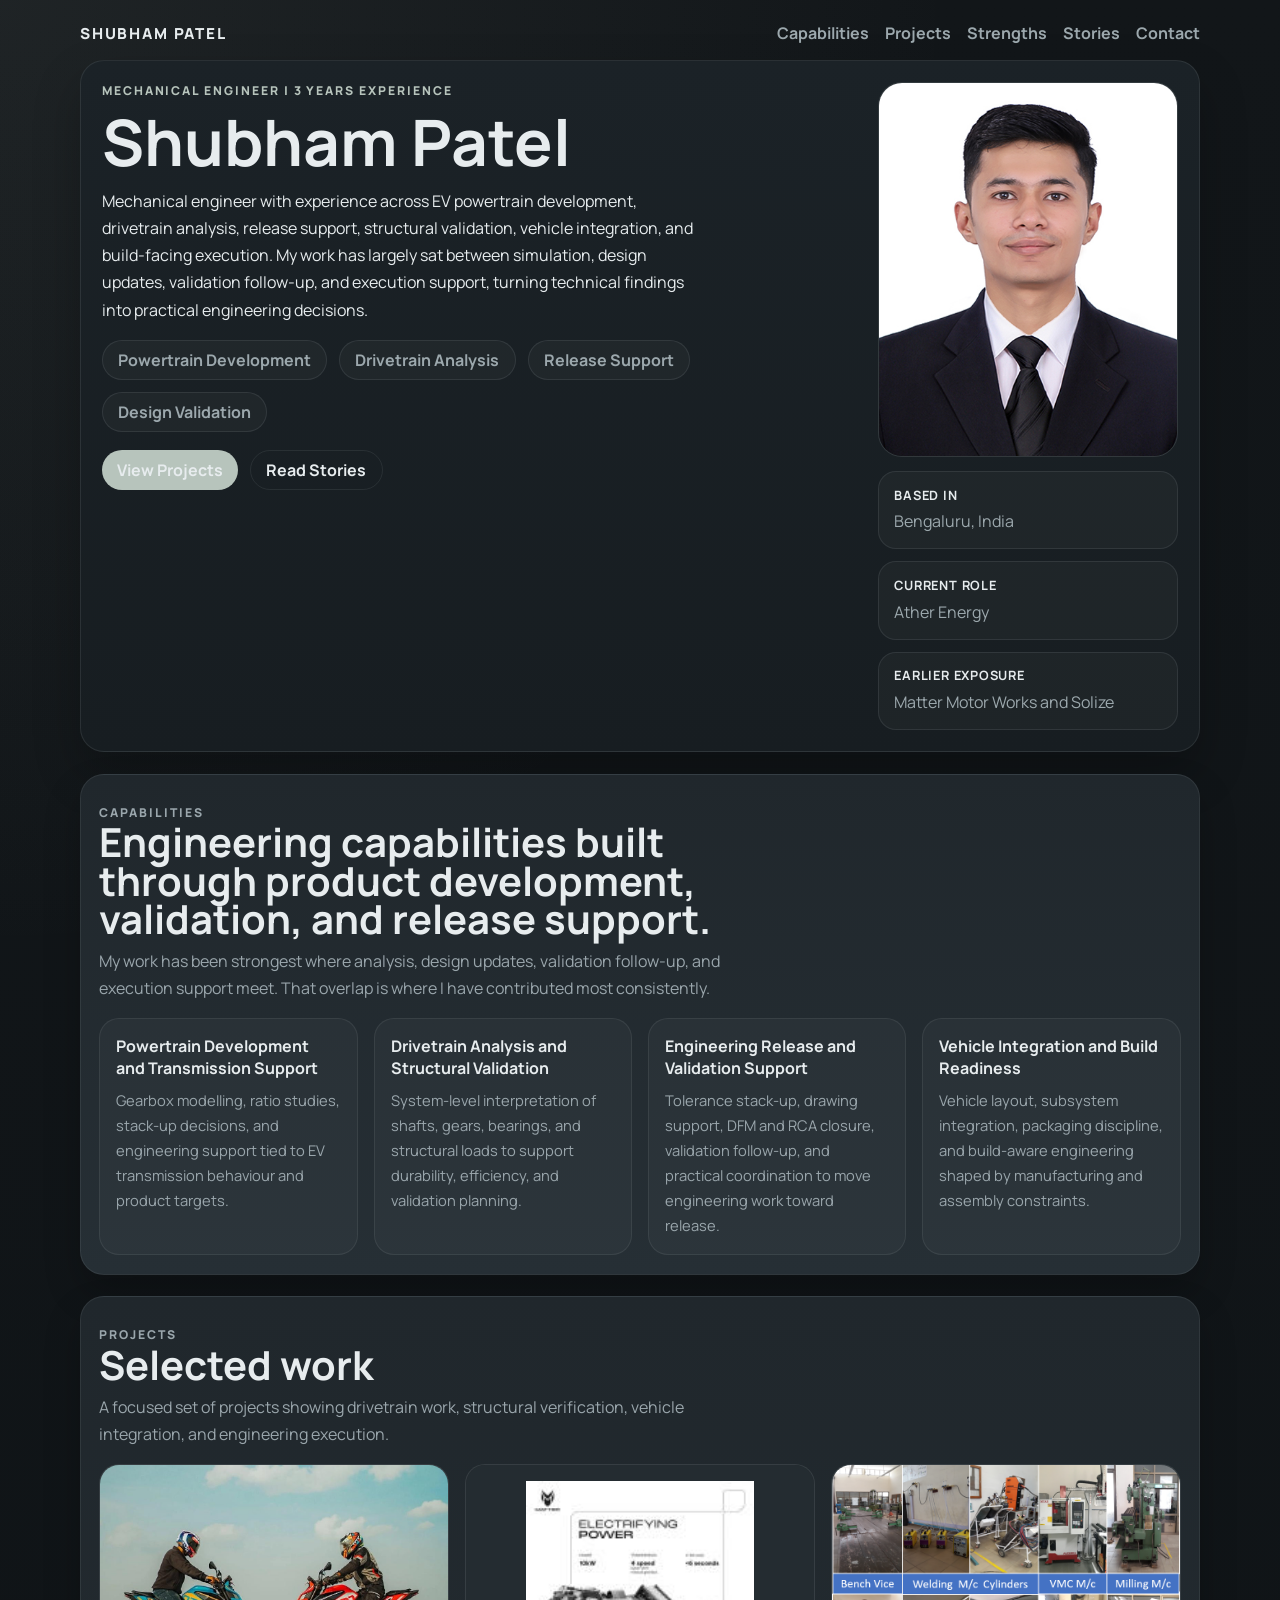
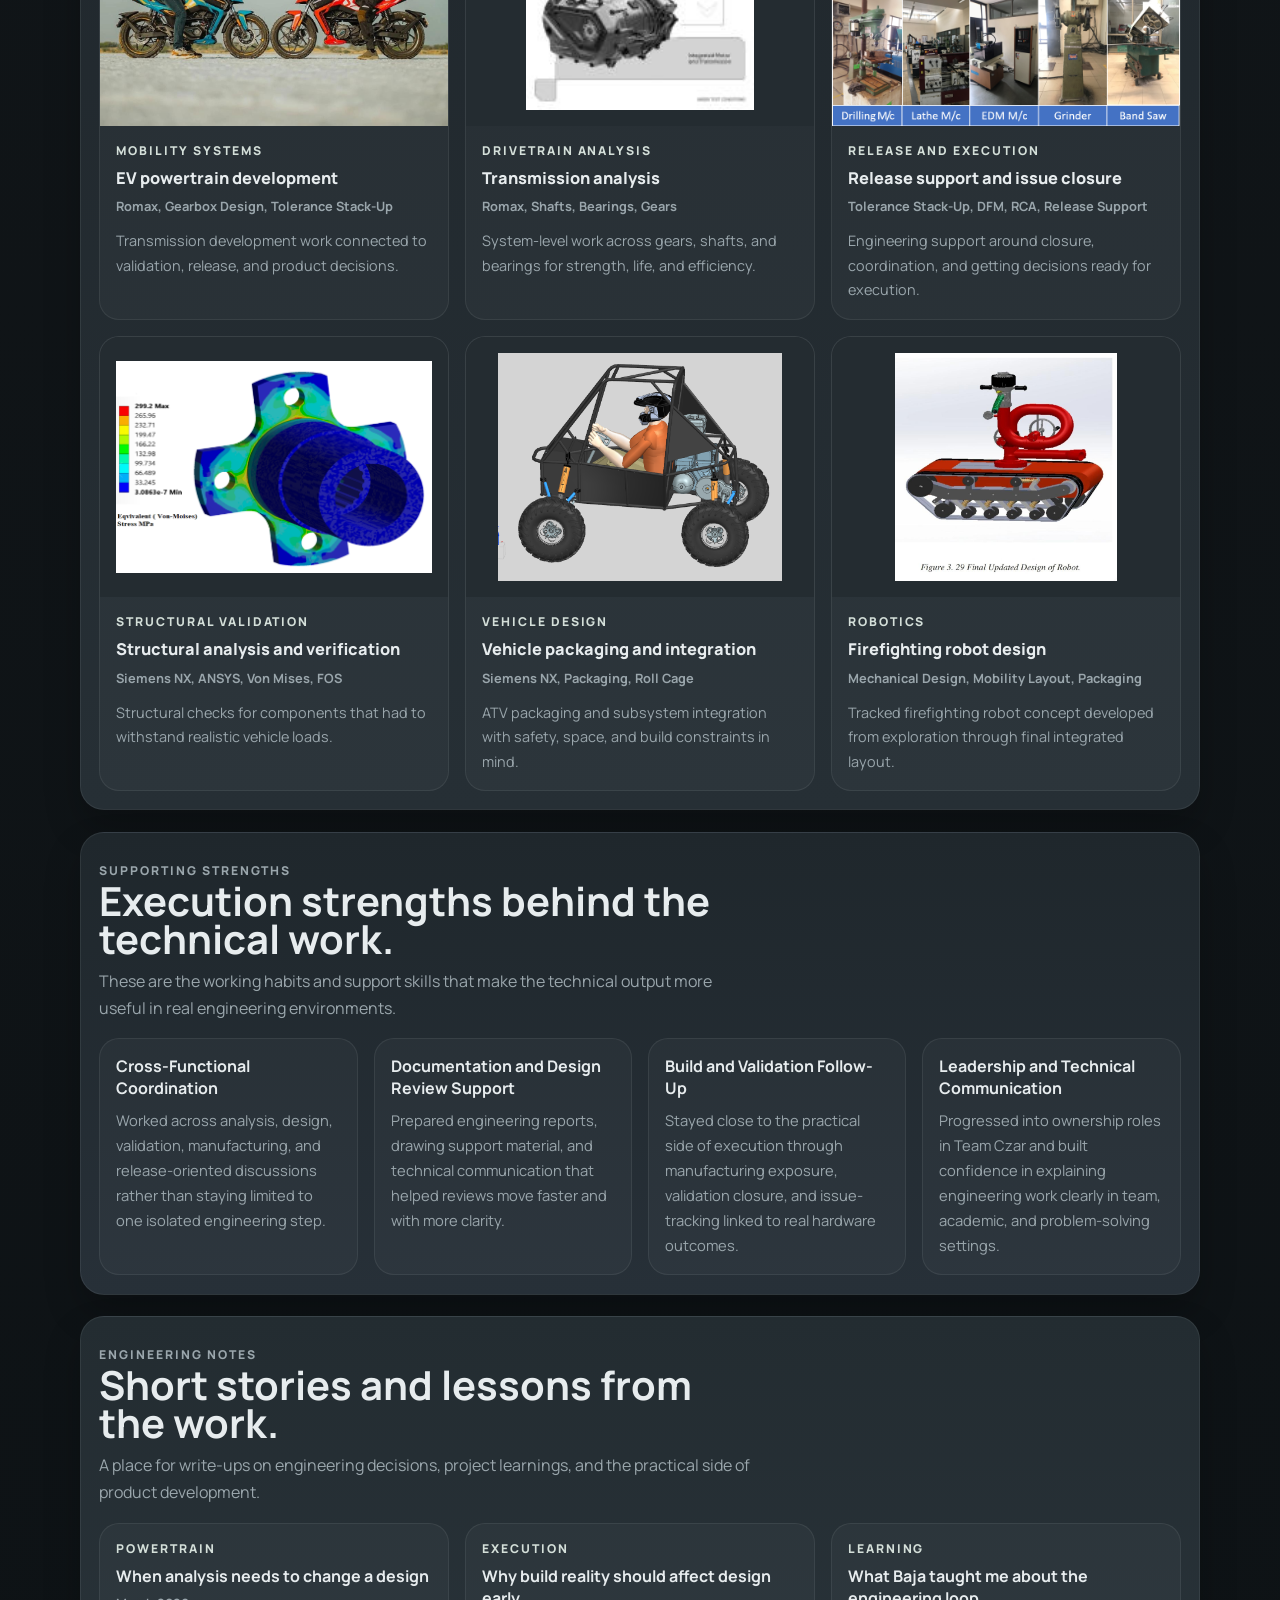
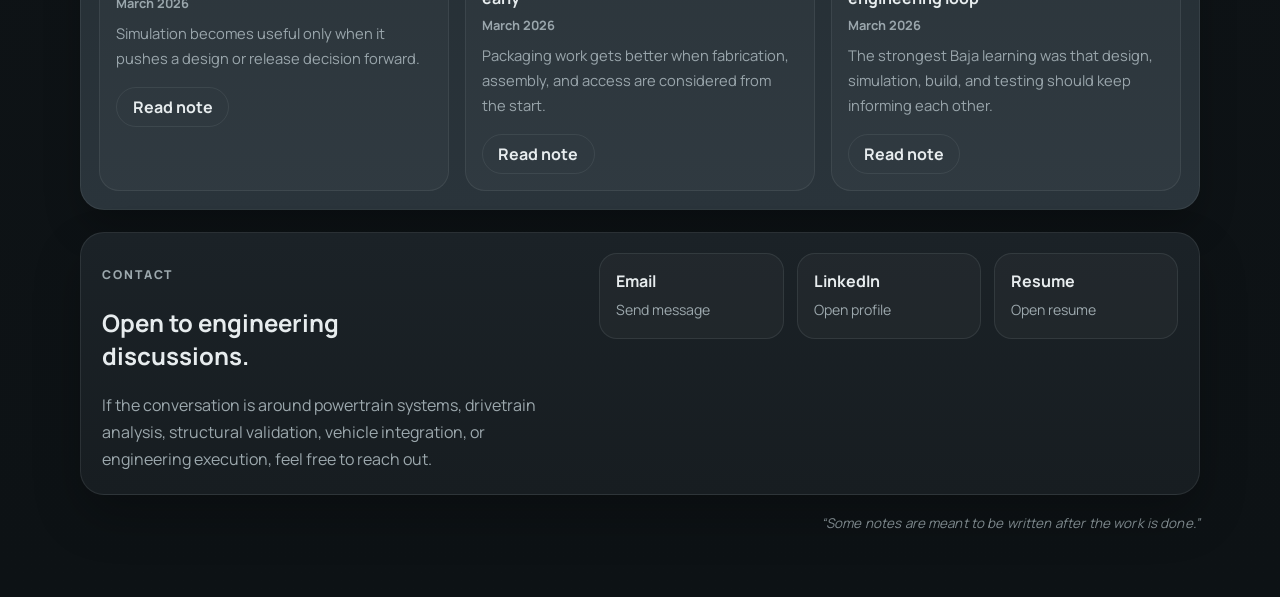
==== index.html @ 41945e0c "Refine dark theme and admin entry" ====
﻿<!DOCTYPE html>
<html lang="en">
<head>
  <meta charset="UTF-8">
  <meta name="viewport" content="width=device-width, initial-scale=1.0">
  <title>Shubham Patel | Engineering Portfolio</title>
  <meta name="description" content="Mechanical engineering portfolio of Shubham Patel focused on EV powertrain development, drivetrain analysis, engineering release support, design validation, vehicle integration, and build support.">
  <link rel="preconnect" href="https://fonts.googleapis.com">
  <link rel="preconnect" href="https://fonts.gstatic.com" crossorigin>
  <link href="https://fonts.googleapis.com/css2?family=Manrope:wght@400;500;700;800&display=swap" rel="stylesheet">
  <link rel="stylesheet" href="styles.css?v=20260331b">
</head>
<body>
  <div class="page-shell">
    <header class="site-header">
      <a class="brand" href="#top">Shubham Patel</a>
      <nav class="nav-links" aria-label="Primary">
        <a href="#capabilities">Capabilities</a>
        <a href="#projects">Projects</a>
        <a href="#additional">Strengths</a>
        <a href="#stories">Stories</a>
        <a href="#contact">Contact</a>
      </nav>
    </header>

    <main id="top">
      <section class="hero-shell">
        <div class="hero-copy">
          <p class="eyebrow" id="hero-role">Mechanical Engineer</p>
          <h1 id="hero-name">Shubham Patel</h1>
          <p class="hero-summary" id="hero-summary"></p>
          <div class="hero-tags" id="hero-tags"></div>
          <div class="hero-actions">
            <a class="primary-link" href="#projects">View Projects</a>
            <a class="secondary-link" href="#stories">Read Stories</a>
          </div>
        </div>
        <aside class="hero-side">
          <div class="hero-photo">
            <img id="hero-portrait" alt="Portrait of Shubham Patel">
          </div>
          <div class="hero-facts" id="hero-facts"></div>
        </aside>
      </section>

      <section class="section-shell" id="capabilities">
        <div class="section-heading">
          <p class="section-kicker">Capabilities</p>
          <h2>Engineering capabilities built through product development, validation, and release support.</h2>
          <p>My work has been strongest where analysis, design updates, validation follow-up, and execution support meet. That overlap is where I have contributed most consistently.</p>
        </div>
        <div class="strength-grid" id="strength-grid"></div>
      </section>

      <section class="section-shell" id="projects">
        <div class="section-heading">
          <p class="section-kicker">Projects</p>
          <h2>Selected work</h2>
          <p>A focused set of projects showing drivetrain work, structural verification, vehicle integration, and engineering execution.</p>
        </div>
        <div class="project-grid" id="project-grid"></div>
      </section>

      <section class="section-shell muted-shell" id="additional">
        <div class="section-heading">
          <p class="section-kicker">Supporting Strengths</p>
          <h2>Execution strengths behind the technical work.</h2>
          <p>These are the working habits and support skills that make the technical output more useful in real engineering environments.</p>
        </div>
        <div class="support-grid" id="support-grid"></div>
      </section>

      <section class="section-shell stories-shell" id="stories">
        <div class="section-heading">
          <p class="section-kicker">Engineering Notes</p>
          <h2>Short stories and lessons from the work.</h2>
          <p>A place for write-ups on engineering decisions, project learnings, and the practical side of product development.</p>
        </div>
        <div class="story-grid" id="story-grid"></div>
      </section>

      <section class="contact-shell" id="contact">
        <div class="contact-copy">
          <p class="section-kicker">Contact</p>
          <h2>Open to engineering discussions.</h2>
          <p id="contact-note"></p>
        </div>
        <div class="contact-list" id="contact-list"></div>
      </section>

      <p class="quiet-admin">
        <a class="quiet-admin-link" href="./admin/index.html" aria-label="Admin login">“Some notes are meant to be written after the work is done.”</a>
      </p>
    </main>
  </div>

  <div class="modal" id="detail-modal" hidden>
    <div class="modal-backdrop" data-close="true"></div>
    <div class="modal-panel" role="dialog" aria-modal="true" aria-labelledby="modal-title">
      <button class="modal-close" type="button" id="modal-close" aria-label="Close">Close</button>
      <div class="modal-layout">
        <div class="modal-image-wrap" id="modal-image-wrap">
          <img id="modal-image" alt="Project visual">
        </div>
        <div class="modal-copy">
          <p class="modal-kicker" id="modal-kicker"></p>
          <h3 id="modal-title"></h3>
          <p class="modal-tools" id="modal-tools"></p>
          <p class="modal-summary" id="modal-summary"></p>
          <ul class="modal-points" id="modal-points"></ul>
          <div class="modal-links" id="modal-links"></div>
        </div>
      </div>
    </div>
  </div>

  <div class="modal" id="story-modal" hidden>
    <div class="modal-backdrop" data-story-close="true"></div>
    <div class="modal-panel story-modal-panel" role="dialog" aria-modal="true" aria-labelledby="story-modal-title">
      <button class="modal-close" type="button" id="story-modal-close" aria-label="Close">Close</button>
      <div class="story-modal-copy">
        <p class="modal-kicker" id="story-modal-kicker"></p>
        <h3 id="story-modal-title"></h3>
        <p class="story-modal-meta" id="story-modal-meta"></p>
        <p class="modal-summary" id="story-modal-summary"></p>
        <ul class="modal-points" id="story-modal-takeaways"></ul>
        <div class="story-modal-content" id="story-modal-content"></div>
      </div>
    </div>
  </div>

  <script src="script.js?v=20260331b"></script>
</body>
</html>
---- styles.css ----
﻿:root {
  --bg: #121619;
  --bg-soft: #171d21;
  --panel: #1b2227;
  --panel-soft: #202930;
  --ink: #e7ecee;
  --muted: #9ca8ad;
  --line: rgba(231, 236, 238, 0.09);
  --surface: #20272c;
  --surface-soft: #262f35;
  --ink-dark: #e7ecee;
  --muted-dark: #9aa6ac;
  --line-dark: rgba(231, 236, 238, 0.08);
  --accent: #b7c4bc;
  --accent-dark: #d4dfd9;
  --shadow: 0 22px 48px rgba(0, 0, 0, 0.24);
}

* { box-sizing: border-box; }
html { scroll-behavior: smooth; }
body {
  margin: 0;
  min-height: 100vh;
  color: var(--ink);
  font-family: "Manrope", sans-serif;
  background:
    radial-gradient(circle at top left, rgba(183, 196, 188, 0.08), transparent 24%),
    linear-gradient(180deg, var(--bg) 0%, #0d1215 100%);
}
img { display: block; width: 100%; max-width: 100%; }
a { color: inherit; text-decoration: none; }
button { font: inherit; }

.page-shell {
  width: min(1120px, calc(100% - 2rem));
  margin: 0 auto;
  padding: 1rem 0 4rem;
}

.site-header {
  display: flex;
  align-items: center;
  justify-content: space-between;
  gap: 1rem;
  padding: 0.4rem 0 1rem;
}

.brand {
  font-size: 0.95rem;
  font-weight: 800;
  letter-spacing: 0.12em;
  text-transform: uppercase;
}

.nav-links {
  display: flex;
  flex-wrap: wrap;
  gap: 1rem;
}

.nav-links a {
  color: var(--muted);
  font-weight: 700;
}

.hero-shell,
.contact-shell {
  display: grid;
  gap: 1.5rem;
  padding: 1.3rem;
  border: 1px solid var(--line);
  border-radius: 24px;
  background: linear-gradient(180deg, var(--panel) 0%, var(--bg-soft) 100%);
  box-shadow: var(--shadow);
}

.hero-shell {
  grid-template-columns: minmax(0, 1fr) 300px;
}

.contact-shell {
  grid-template-columns: minmax(280px, 0.9fr) minmax(0, 1.1fr);
  align-items: start;
}

.hero-copy,
.hero-side,
.contact-copy {
  min-width: 0;
}

.hero-side {
  display: grid;
  gap: 0.9rem;
  align-content: start;
}

.hero-photo {
  overflow: hidden;
  border-radius: 24px;
  border: 1px solid var(--line);
  background: rgba(255, 255, 255, 0.03);
}

.hero-photo img {
  aspect-ratio: 4 / 5;
  object-fit: cover;
  object-position: center top;
}

.hero-facts {
  display: grid;
  gap: 0.75rem;
}

.fact-card {
  padding: 0.85rem 0.95rem;
  border: 1px solid var(--line);
  border-radius: 18px;
  background: rgba(255, 255, 255, 0.03);
}

.fact-card strong {
  display: block;
  font-size: 0.8rem;
  letter-spacing: 0.06em;
  text-transform: uppercase;
}

.fact-card span {
  display: block;
  margin-top: 0.35rem;
  color: var(--muted);
  line-height: 1.6;
}

.eyebrow,
.section-kicker,
.modal-kicker,
.project-category {
  margin: 0 0 0.75rem;
  font-size: 0.76rem;
  font-weight: 800;
  letter-spacing: 0.16em;
  text-transform: uppercase;
}

.eyebrow,
.section-kicker,
.modal-kicker {
  color: var(--accent);
}

.hero-copy h1,
.section-heading h2,
.modal-copy h3,
.story-modal-copy h3 {
  margin: 0;
  line-height: 0.96;
}

.hero-copy h1 {
  font-size: clamp(3rem, 5vw, 4.2rem);
}

.section-heading h2,
.modal-copy h3,
.story-modal-copy h3 {
  font-size: clamp(1.85rem, 3.2vw, 2.5rem);
}

.hero-summary,
.section-heading p,
.strength-card p,
.project-tools,
.project-excerpt,
.support-card p,
.contact-copy p,
.contact-link span,
.modal-tools,
.modal-summary,
.modal-points li,
.story-excerpt,
.story-modal-content p,
.story-modal-meta {
  line-height: 1.7;
}

.hero-summary {
  max-width: 60ch;
  margin: 0.95rem 0 0;
}

.hero-tags,
.hero-actions,
.modal-links {
  display: flex;
  flex-wrap: wrap;
  gap: 0.75rem;
}

.hero-tags { margin-top: 1rem; }
.hero-actions { margin-top: 1.15rem; }

.hero-tag,
.primary-link,
.secondary-link,
.modal-link,
.story-action {
  display: inline-flex;
  align-items: center;
  justify-content: center;
  min-height: 40px;
  padding: 0 0.95rem;
  border-radius: 999px;
  font-weight: 700;
}

.hero-tag {
  border: 1px solid var(--line);
  background: rgba(255, 255, 255, 0.03);
  color: var(--muted);
}

.primary-link {
  background: var(--accent);
  color: var(--ink-dark);
}

.secondary-link,
.modal-link,
.story-action {
  border: 1px solid var(--line-dark);
  background: transparent;
}

.section-shell,
.contact-shell {
  margin-top: 1.35rem;
}

.section-shell {
  padding: 1.15rem;
  border: 1px solid var(--line-dark);
  border-radius: 24px;
  background: linear-gradient(180deg, var(--surface) 0%, var(--surface-soft) 100%);
  color: var(--ink-dark);
  box-shadow: 0 18px 36px rgba(0, 0, 0, 0.22);
}

.muted-shell {
  background: linear-gradient(180deg, #1f272c 0%, #273038 100%);
}

.stories-shell {
  background: linear-gradient(180deg, #232c31 0%, #2a343b 100%);
}

.section-heading {
  max-width: 66ch;
}

.section-heading p {
  margin: 0.6rem 0 0;
  color: var(--muted-dark);
}

.strength-grid,
.project-grid,
.support-grid,
.story-grid {
  display: grid;
  gap: 1rem;
  margin-top: 1rem;
}

.strength-grid,
.support-grid {
  grid-template-columns: repeat(4, minmax(0, 1fr));
}

.project-grid,
.story-grid {
  grid-template-columns: repeat(3, minmax(0, 1fr));
}

.strength-card,
.project-card,
.support-card,
.story-card {
  border: 1px solid var(--line-dark);
  border-radius: 20px;
  background: rgba(255, 255, 255, 0.03);
}

.strength-card,
.support-card,
.story-card {
  padding: 1rem;
}

.strength-card h3,
.support-card h3,
.story-card h3 {
  margin: 0;
  font-size: 1rem;
}

.strength-card p,
.support-card p,
.story-excerpt {
  margin: 0.55rem 0 0;
  color: var(--muted-dark);
  font-size: 0.92rem;
}

.project-card,
.story-card {
  overflow: hidden;
  cursor: pointer;
  transition: transform 180ms ease, box-shadow 180ms ease, border-color 180ms ease;
}

.project-card:hover,
.project-card:focus-visible,
.story-card:hover,
.story-card:focus-visible {
  transform: translateY(-4px);
  border-color: rgba(183, 196, 188, 0.18);
  box-shadow: 0 18px 32px rgba(0, 0, 0, 0.2);
  outline: none;
}

.project-media {
  aspect-ratio: 4 / 3;
  overflow: hidden;
  background: #20282d;
}

.project-media img,
.modal-image-wrap img {
  width: 100%;
  height: 100%;
  object-fit: cover;
}

.project-media[data-fit="contain"] img,
.modal-image-wrap[data-fit="contain"] img {
  object-fit: contain;
  padding: 1rem;
  background: rgba(255, 255, 255, 0.02);
}

.project-body { padding: 1rem; }

.project-category {
  margin-bottom: 0.5rem;
  color: var(--accent-dark);
}

.project-title {
  margin: 0;
  font-size: 1.02rem;
  font-weight: 800;
}

.project-tools,
.story-meta {
  margin: 0.45rem 0 0;
  color: var(--muted-dark);
  font-size: 0.8rem;
  font-weight: 700;
}

.project-excerpt {
  margin: 0.7rem 0 0;
  color: var(--muted-dark);
  font-size: 0.9rem;
}

.story-card {
  display: flex;
  flex-direction: column;
  align-items: flex-start;
}

.story-action {
  margin-top: 1rem;
  color: var(--ink-dark);
}

.contact-copy h2 {
  max-width: 16ch;
}

.contact-copy p {
  max-width: 44ch;
  margin: 0.75rem 0 0;
  color: var(--muted);
}

.contact-list {
  display: grid;
  grid-template-columns: repeat(3, minmax(0, 1fr));
  gap: 0.8rem;
  align-content: start;
}

.contact-link {
  display: flex;
  flex-direction: column;
  justify-content: center;
  gap: 0.35rem;
  min-height: 72px;
  padding: 1rem;
  border: 1px solid var(--line);
  border-radius: 18px;
  background: rgba(255, 255, 255, 0.03);
}

.contact-link span {
  color: var(--muted);
  font-size: 0.88rem;
  text-align: left;
}

.modal[hidden] { display: none; }
.modal {
  position: fixed;
  inset: 0;
  z-index: 1000;
}

.modal-backdrop {
  position: absolute;
  inset: 0;
  background: rgba(8, 12, 15, 0.76);
}

.modal-panel {
  position: relative;
  z-index: 1;
  width: min(980px, calc(100% - 2rem));
  margin: 4vh auto;
  max-height: 92vh;
  overflow: auto;
  padding: 1rem;
  border: 1px solid var(--line);
  border-radius: 24px;
  background: linear-gradient(180deg, var(--panel) 0%, var(--bg-soft) 100%);
  box-shadow: var(--shadow);
}

.story-modal-panel {
  width: min(860px, calc(100% - 2rem));
}

.modal-close {
  position: sticky;
  top: 0;
  margin-left: auto;
  display: inline-flex;
  min-height: 38px;
  padding: 0 0.9rem;
  border: 1px solid var(--line);
  border-radius: 999px;
  background: rgba(255, 255, 255, 0.04);
  color: var(--ink);
  cursor: pointer;
}

.modal-layout {
  display: grid;
  grid-template-columns: minmax(260px, 0.95fr) minmax(0, 1.05fr);
  gap: 1rem;
  margin-top: 0.8rem;
}

.story-modal-copy {
  margin-top: 0.8rem;
}

.modal-image-wrap {
  overflow: hidden;
  min-height: 320px;
  border: 1px solid var(--line);
  border-radius: 18px;
  background: rgba(255, 255, 255, 0.04);
}

.modal-tools {
  margin: 0.65rem 0 0;
  color: var(--muted);
}

.modal-summary {
  margin: 1rem 0 0;
  color: var(--ink);
}

.story-modal-meta {
  margin: 0.7rem 0 0;
  color: var(--muted);
  font-size: 0.88rem;
  font-weight: 700;
}

.story-modal-content {
  margin-top: 1rem;
}

.story-modal-content p {
  margin: 0;
  color: var(--ink);
}

.story-modal-content p + p {
  margin-top: 0.9rem;
}

.modal-points {
  margin: 1rem 0 0;
  padding-left: 1.15rem;
}

.modal-points li { color: var(--ink); }
.modal-links { margin-top: 1rem; }

@media (max-width: 980px) {
  .strength-grid,
  .support-grid,
  .project-grid,
  .story-grid,
  .contact-list {
    grid-template-columns: repeat(2, minmax(0, 1fr));
  }

  .hero-shell {
    grid-template-columns: minmax(0, 1fr) 260px;
  }
}

@media (max-width: 760px) {
  .hero-shell,
  .contact-shell,
  .modal-layout {
    grid-template-columns: 1fr;
  }

  .contact-list,
  .strength-grid,
  .project-grid,
  .support-grid,
  .story-grid {
    grid-template-columns: 1fr;
  }
}

@media (max-width: 640px) {
  .page-shell {
    width: min(100% - 1rem, 1120px);
  }

  .site-header {
    flex-direction: column;
    align-items: flex-start;
  }

  .hero-copy h1 {
    font-size: 2.7rem;
  }

  .section-heading h2,
  .modal-copy h3,
  .story-modal-copy h3 {
    font-size: 2rem;
  }
}



@media (max-width: 760px) {
  .hero-side {
    grid-template-columns: 112px minmax(0, 1fr);
    align-items: start;
  }

  .hero-photo {
    border-radius: 18px;
  }
}

@media (max-width: 640px) {
  .nav-links {
    gap: 0.75rem;
  }

  .hero-shell,
  .section-shell,
  .contact-shell,
  .modal-panel {
    padding: 1rem;
  }

  .hero-copy h1 {
    font-size: 2.55rem;
  }

  .hero-actions,
  .hero-tags {
    gap: 0.6rem;
  }

  .primary-link,
  .secondary-link {
    width: 100%;
  }
}

@media (max-width: 480px) {
  .hero-side {
    grid-template-columns: 1fr;
  }

  .hero-photo {
    max-width: 150px;
  }

  .hero-copy h1 {
    font-size: 2.2rem;
  }

  .hero-tag {
    width: 100%;
    justify-content: flex-start;
  }
}




.quiet-admin {
  margin: 1rem 0 0;
  text-align: right;
}

.quiet-admin-link {
  color: rgba(156, 168, 173, 0.78);
  font-size: 0.84rem;
  font-style: italic;
  letter-spacing: 0.01em;
  transition: color 160ms ease;
}

.quiet-admin-link:hover,
.quiet-admin-link:focus-visible {
  color: rgba(183, 196, 188, 0.92);
}

@media (max-width: 640px) {
  .quiet-admin {
    text-align: left;
  }
}
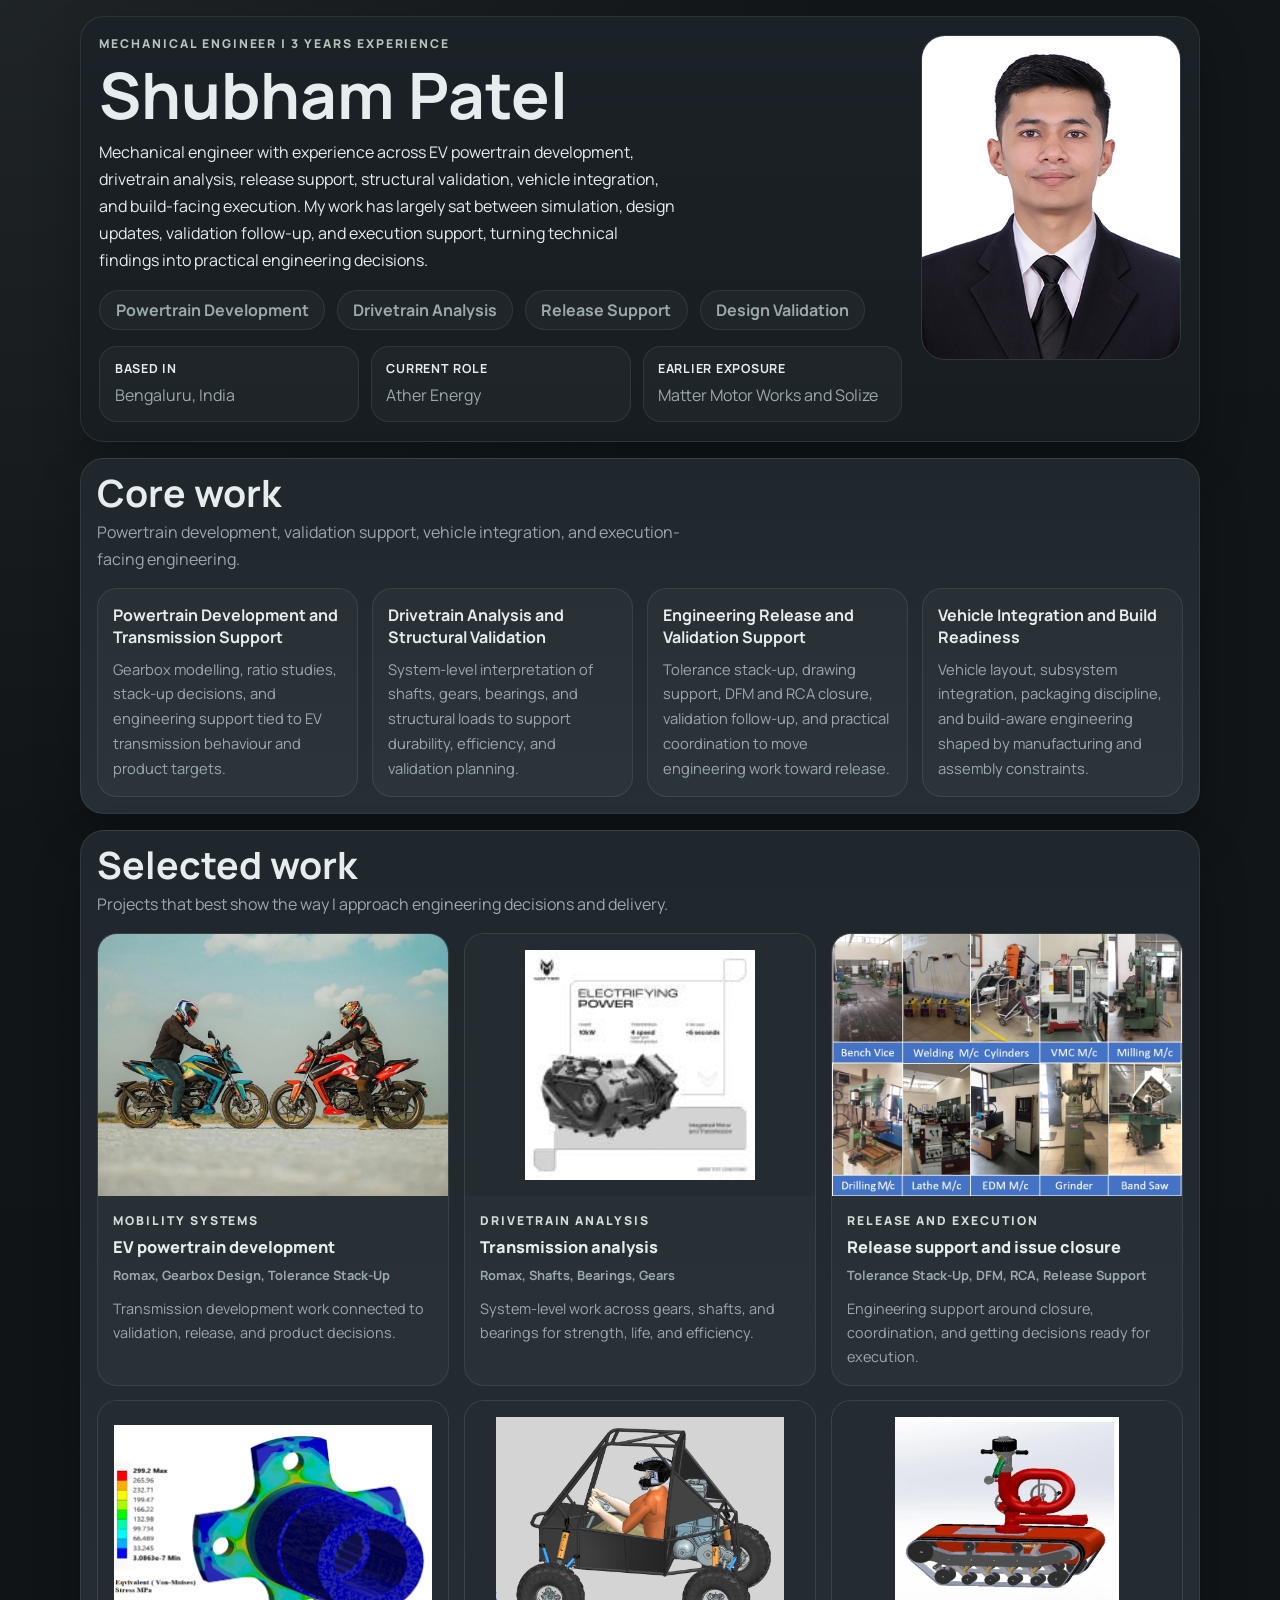
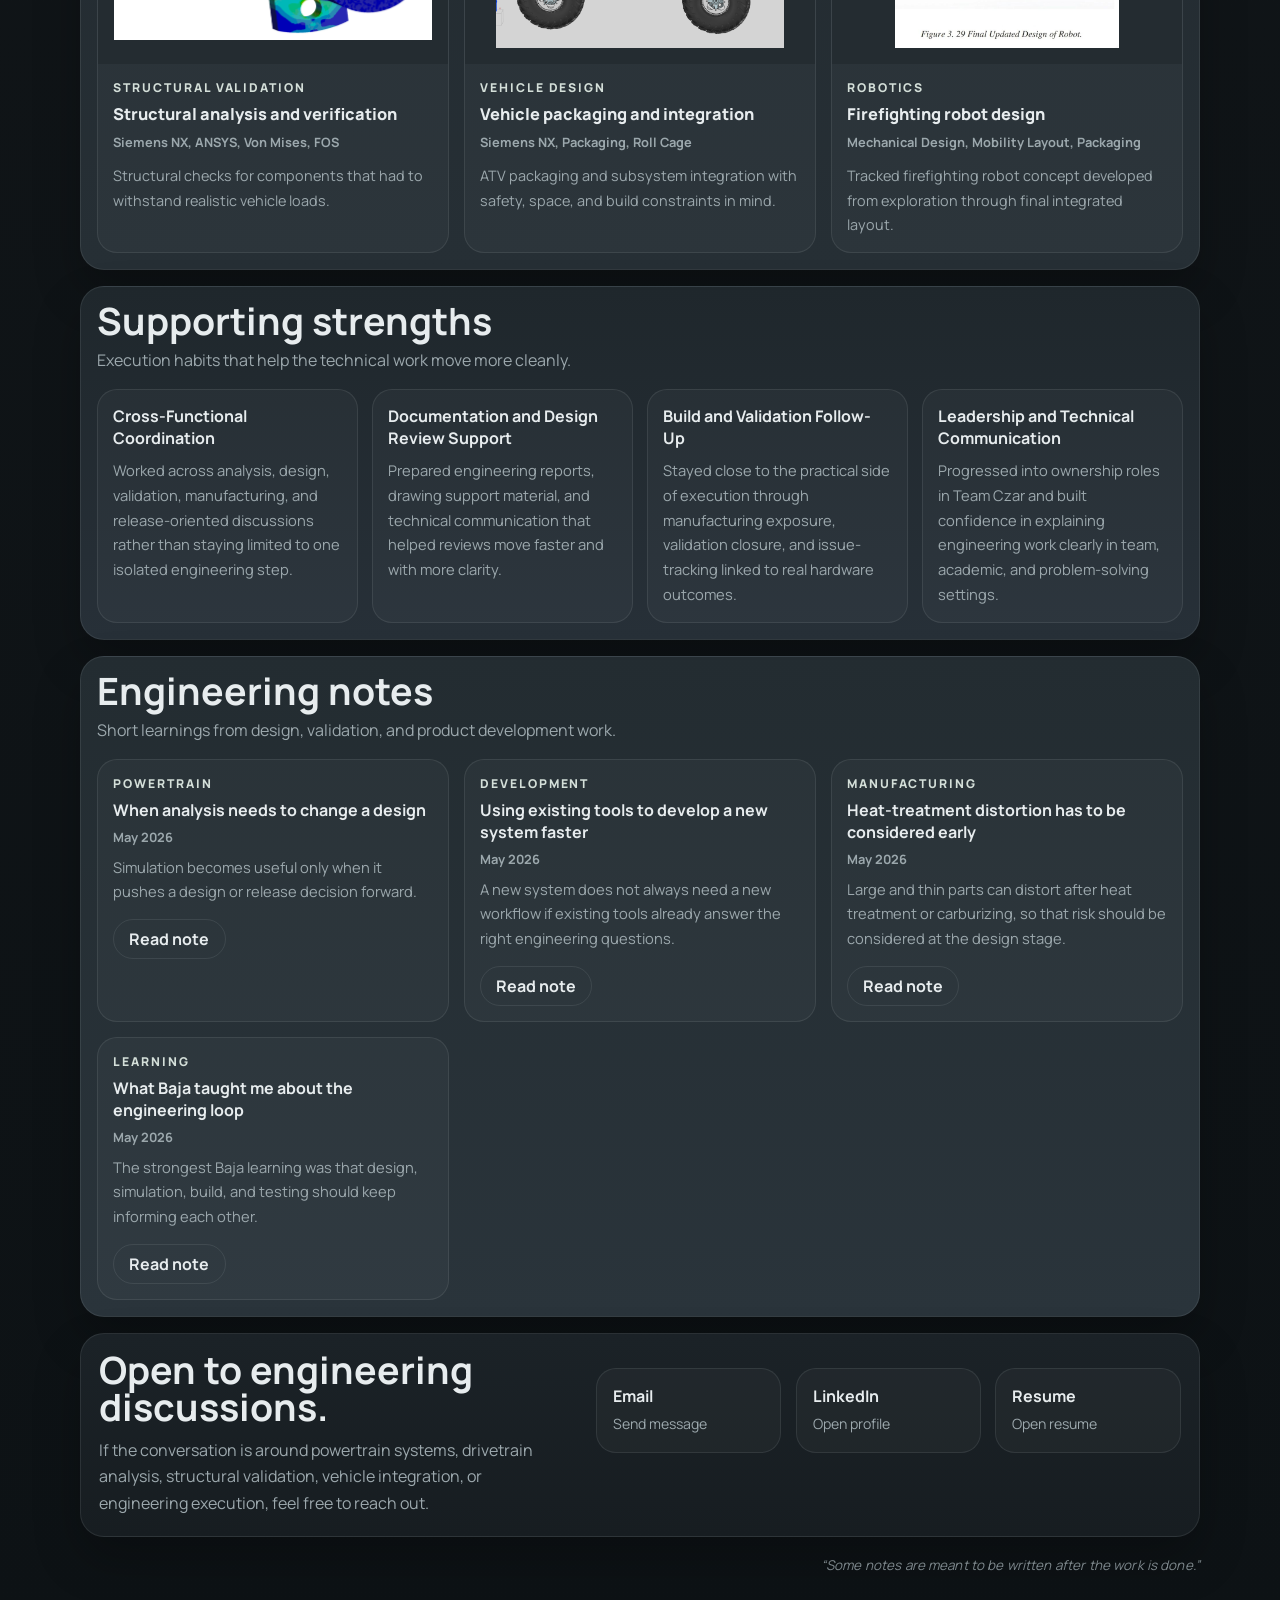
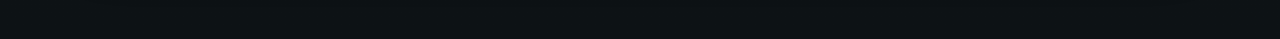
==== commit d534be02: "Tighten hero and add new engineering stories" ====
--- a/index.html
+++ b/index.html
@@ -8,21 +8,10 @@
   <link rel="preconnect" href="https://fonts.googleapis.com">
   <link rel="preconnect" href="https://fonts.gstatic.com" crossorigin>
   <link href="https://fonts.googleapis.com/css2?family=Manrope:wght@400;500;700;800&display=swap" rel="stylesheet">
-  <link rel="stylesheet" href="styles.css?v=20260331b">
+  <link rel="stylesheet" href="styles.css?v=20260517a">
 </head>
 <body>
   <div class="page-shell">
-    <header class="site-header">
-      <a class="brand" href="#top">Shubham Patel</a>
-      <nav class="nav-links" aria-label="Primary">
-        <a href="#capabilities">Capabilities</a>
-        <a href="#projects">Projects</a>
-        <a href="#additional">Strengths</a>
-        <a href="#stories">Stories</a>
-        <a href="#contact">Contact</a>
-      </nav>
-    </header>
-
     <main id="top">
       <section class="hero-shell">
         <div class="hero-copy">
@@ -30,58 +19,49 @@
           <h1 id="hero-name">Shubham Patel</h1>
           <p class="hero-summary" id="hero-summary"></p>
           <div class="hero-tags" id="hero-tags"></div>
-          <div class="hero-actions">
-            <a class="primary-link" href="#projects">View Projects</a>
-            <a class="secondary-link" href="#stories">Read Stories</a>
-          </div>
+          <div class="hero-facts hero-facts-inline" id="hero-facts"></div>
         </div>
         <aside class="hero-side">
           <div class="hero-photo">
             <img id="hero-portrait" alt="Portrait of Shubham Patel">
           </div>
-          <div class="hero-facts" id="hero-facts"></div>
         </aside>
       </section>
 
       <section class="section-shell" id="capabilities">
-        <div class="section-heading">
-          <p class="section-kicker">Capabilities</p>
-          <h2>Engineering capabilities built through product development, validation, and release support.</h2>
-          <p>My work has been strongest where analysis, design updates, validation follow-up, and execution support meet. That overlap is where I have contributed most consistently.</p>
+        <div class="section-heading compact-heading">
+          <h2>Core work</h2>
+          <p>Powertrain development, validation support, vehicle integration, and execution-facing engineering.</p>
         </div>
         <div class="strength-grid" id="strength-grid"></div>
       </section>
 
       <section class="section-shell" id="projects">
-        <div class="section-heading">
-          <p class="section-kicker">Projects</p>
+        <div class="section-heading compact-heading">
           <h2>Selected work</h2>
-          <p>A focused set of projects showing drivetrain work, structural verification, vehicle integration, and engineering execution.</p>
+          <p>Projects that best show the way I approach engineering decisions and delivery.</p>
         </div>
         <div class="project-grid" id="project-grid"></div>
       </section>
 
       <section class="section-shell muted-shell" id="additional">
-        <div class="section-heading">
-          <p class="section-kicker">Supporting Strengths</p>
-          <h2>Execution strengths behind the technical work.</h2>
-          <p>These are the working habits and support skills that make the technical output more useful in real engineering environments.</p>
+        <div class="section-heading compact-heading">
+          <h2>Supporting strengths</h2>
+          <p>Execution habits that help the technical work move more cleanly.</p>
         </div>
         <div class="support-grid" id="support-grid"></div>
       </section>
 
       <section class="section-shell stories-shell" id="stories">
-        <div class="section-heading">
-          <p class="section-kicker">Engineering Notes</p>
-          <h2>Short stories and lessons from the work.</h2>
-          <p>A place for write-ups on engineering decisions, project learnings, and the practical side of product development.</p>
+        <div class="section-heading compact-heading">
+          <h2>Engineering notes</h2>
+          <p>Short learnings from design, validation, and product development work.</p>
         </div>
         <div class="story-grid" id="story-grid"></div>
       </section>
 
       <section class="contact-shell" id="contact">
         <div class="contact-copy">
-          <p class="section-kicker">Contact</p>
           <h2>Open to engineering discussions.</h2>
           <p id="contact-note"></p>
         </div>
@@ -129,11 +109,6 @@
     </div>
   </div>
 
-  <script src="script.js?v=20260331b"></script>
+  <script src="script.js?v=20260517a"></script>
 </body>
 </html>
-
-
-
-
-
--- a/styles.css
+++ b/styles.css
@@ -3,21 +3,20 @@
   --bg-soft: #171d21;
   --panel: #1b2227;
   --panel-soft: #202930;
+  --surface: #20272c;
+  --surface-soft: #262f35;
   --ink: #e7ecee;
   --muted: #9ca8ad;
   --line: rgba(231, 236, 238, 0.09);
-  --surface: #20272c;
-  --surface-soft: #262f35;
-  --ink-dark: #e7ecee;
-  --muted-dark: #9aa6ac;
-  --line-dark: rgba(231, 236, 238, 0.08);
   --accent: #b7c4bc;
-  --accent-dark: #d4dfd9;
+  --accent-strong: #d4dfd9;
+  --accent-ink: #17201d;
   --shadow: 0 22px 48px rgba(0, 0, 0, 0.24);
 }
 
 * { box-sizing: border-box; }
 html { scroll-behavior: smooth; }
+html, body { max-width: 100%; overflow-x: hidden; }
 body {
   margin: 0;
   min-height: 100vh;
@@ -27,6 +26,7 @@
     radial-gradient(circle at top left, rgba(183, 196, 188, 0.08), transparent 24%),
     linear-gradient(180deg, var(--bg) 0%, #0d1215 100%);
 }
+
 img { display: block; width: 100%; max-width: 100%; }
 a { color: inherit; text-decoration: none; }
 button { font: inherit; }
@@ -34,52 +34,27 @@
 .page-shell {
   width: min(1120px, calc(100% - 2rem));
   margin: 0 auto;
-  padding: 1rem 0 4rem;
-}
-
-.site-header {
-  display: flex;
-  align-items: center;
-  justify-content: space-between;
-  gap: 1rem;
-  padding: 0.4rem 0 1rem;
-}
-
-.brand {
-  font-size: 0.95rem;
-  font-weight: 800;
-  letter-spacing: 0.12em;
-  text-transform: uppercase;
-}
-
-.nav-links {
-  display: flex;
-  flex-wrap: wrap;
-  gap: 1rem;
-}
-
-.nav-links a {
-  color: var(--muted);
-  font-weight: 700;
+  padding: 1rem 0 3rem;
+}
+
+.hero-shell,
+.contact-shell,
+.section-shell {
+  border-radius: 24px;
+  box-shadow: var(--shadow);
 }
 
 .hero-shell,
 .contact-shell {
   display: grid;
-  gap: 1.5rem;
-  padding: 1.3rem;
-  border: 1px solid var(--line);
-  border-radius: 24px;
+  gap: 1.15rem;
+  padding: 1.15rem;
+  border: 1px solid var(--line);
   background: linear-gradient(180deg, var(--panel) 0%, var(--bg-soft) 100%);
-  box-shadow: var(--shadow);
 }
 
 .hero-shell {
-  grid-template-columns: minmax(0, 1fr) 300px;
-}
-
-.contact-shell {
-  grid-template-columns: minmax(280px, 0.9fr) minmax(0, 1.1fr);
+  grid-template-columns: minmax(0, 1fr) 260px;
   align-items: start;
 }
 
@@ -91,7 +66,6 @@
 
 .hero-side {
   display: grid;
-  gap: 0.9rem;
   align-content: start;
 }
 
@@ -108,103 +82,68 @@
   object-position: center top;
 }
 
-.hero-facts {
-  display: grid;
-  gap: 0.75rem;
-}
-
-.fact-card {
-  padding: 0.85rem 0.95rem;
-  border: 1px solid var(--line);
-  border-radius: 18px;
-  background: rgba(255, 255, 255, 0.03);
-}
-
-.fact-card strong {
-  display: block;
-  font-size: 0.8rem;
-  letter-spacing: 0.06em;
-  text-transform: uppercase;
-}
-
-.fact-card span {
-  display: block;
-  margin-top: 0.35rem;
-  color: var(--muted);
-  line-height: 1.6;
-}
-
 .eyebrow,
-.section-kicker,
-.modal-kicker,
-.project-category {
-  margin: 0 0 0.75rem;
+.project-category,
+.modal-kicker {
+  margin: 0 0 0.7rem;
   font-size: 0.76rem;
   font-weight: 800;
   letter-spacing: 0.16em;
   text-transform: uppercase;
-}
-
-.eyebrow,
-.section-kicker,
-.modal-kicker {
   color: var(--accent);
 }
 
 .hero-copy h1,
 .section-heading h2,
 .modal-copy h3,
-.story-modal-copy h3 {
+.story-modal-copy h3,
+.contact-copy h2 {
   margin: 0;
   line-height: 0.96;
 }
 
 .hero-copy h1 {
-  font-size: clamp(3rem, 5vw, 4.2rem);
+  font-size: clamp(3rem, 5vw, 4.25rem);
 }
 
 .section-heading h2,
 .modal-copy h3,
-.story-modal-copy h3 {
-  font-size: clamp(1.85rem, 3.2vw, 2.5rem);
+.story-modal-copy h3,
+.contact-copy h2 {
+  font-size: clamp(1.75rem, 3vw, 2.35rem);
 }
 
 .hero-summary,
 .section-heading p,
 .strength-card p,
+.support-card p,
 .project-tools,
 .project-excerpt,
-.support-card p,
 .contact-copy p,
 .contact-link span,
 .modal-tools,
 .modal-summary,
 .modal-points li,
 .story-excerpt,
+.story-modal-meta,
 .story-modal-content p,
-.story-modal-meta {
-  line-height: 1.7;
+.fact-card span {
+  line-height: 1.68;
 }
 
 .hero-summary {
-  max-width: 60ch;
-  margin: 0.95rem 0 0;
-}
-
-.hero-tags,
-.hero-actions,
-.modal-links {
+  max-width: 58ch;
+  margin: 0.9rem 0 0;
+}
+
+.hero-tags {
   display: flex;
   flex-wrap: wrap;
   gap: 0.75rem;
-}
-
-.hero-tags { margin-top: 1rem; }
-.hero-actions { margin-top: 1.15rem; }
+  margin-top: 1rem;
+}
 
 .hero-tag,
-.primary-link,
-.secondary-link,
 .modal-link,
 .story-action {
   display: inline-flex;
@@ -222,30 +161,60 @@
   color: var(--muted);
 }
 
-.primary-link {
-  background: var(--accent);
-  color: var(--ink-dark);
-}
-
-.secondary-link,
-.modal-link,
-.story-action {
-  border: 1px solid var(--line-dark);
-  background: transparent;
+.hero-tag-link {
+  cursor: pointer;
+  transition: border-color 160ms ease, color 160ms ease, transform 160ms ease, background 160ms ease;
+}
+
+.hero-tag-link:hover,
+.hero-tag-link:focus-visible {
+  border-color: rgba(183, 196, 188, 0.24);
+  color: var(--ink);
+  background: rgba(255, 255, 255, 0.05);
+  transform: translateY(-1px);
+  outline: none;
+}
+
+.hero-facts {
+  display: grid;
+  gap: 0.75rem;
+}
+
+.hero-facts-inline {
+  grid-template-columns: repeat(3, minmax(0, 1fr));
+  margin-top: 1rem;
+}
+
+.fact-card {
+  padding: 0.8rem 0.9rem;
+  border: 1px solid var(--line);
+  border-radius: 18px;
+  background: rgba(255, 255, 255, 0.03);
+}
+
+.fact-card strong {
+  display: block;
+  font-size: 0.78rem;
+  letter-spacing: 0.06em;
+  text-transform: uppercase;
+}
+
+.fact-card span {
+  display: block;
+  margin-top: 0.32rem;
+  color: var(--muted);
 }
 
 .section-shell,
-.contact-shell {
-  margin-top: 1.35rem;
+.contact-shell,
+.quiet-admin {
+  margin-top: 1rem;
 }
 
 .section-shell {
-  padding: 1.15rem;
-  border: 1px solid var(--line-dark);
-  border-radius: 24px;
+  padding: 1rem;
+  border: 1px solid var(--line);
   background: linear-gradient(180deg, var(--surface) 0%, var(--surface-soft) 100%);
-  color: var(--ink-dark);
-  box-shadow: 0 18px 36px rgba(0, 0, 0, 0.22);
 }
 
 .muted-shell {
@@ -257,21 +226,22 @@
 }
 
 .section-heading {
-  max-width: 66ch;
-}
-
-.section-heading p {
-  margin: 0.6rem 0 0;
-  color: var(--muted-dark);
+  max-width: 62ch;
+}
+
+.compact-heading p {
+  margin: 0.5rem 0 0;
+  color: var(--muted);
 }
 
 .strength-grid,
 .project-grid,
 .support-grid,
-.story-grid {
+.story-grid,
+.contact-list {
   display: grid;
-  gap: 1rem;
-  margin-top: 1rem;
+  gap: 0.9rem;
+  margin-top: 0.95rem;
 }
 
 .strength-grid,
@@ -287,8 +257,9 @@
 .strength-card,
 .project-card,
 .support-card,
-.story-card {
-  border: 1px solid var(--line-dark);
+.story-card,
+.contact-link {
+  border: 1px solid var(--line);
   border-radius: 20px;
   background: rgba(255, 255, 255, 0.03);
 }
@@ -296,7 +267,7 @@
 .strength-card,
 .support-card,
 .story-card {
-  padding: 1rem;
+  padding: 0.95rem;
 }
 
 .strength-card h3,
@@ -310,7 +281,7 @@
 .support-card p,
 .story-excerpt {
   margin: 0.55rem 0 0;
-  color: var(--muted-dark);
+  color: var(--muted);
   font-size: 0.92rem;
 }
 
@@ -351,11 +322,13 @@
   background: rgba(255, 255, 255, 0.02);
 }
 
-.project-body { padding: 1rem; }
+.project-body {
+  padding: 0.95rem;
+}
 
 .project-category {
-  margin-bottom: 0.5rem;
-  color: var(--accent-dark);
+  margin-bottom: 0.45rem;
+  color: var(--accent-strong);
 }
 
 .project-title {
@@ -366,15 +339,15 @@
 
 .project-tools,
 .story-meta {
-  margin: 0.45rem 0 0;
-  color: var(--muted-dark);
+  margin: 0.42rem 0 0;
+  color: var(--muted);
   font-size: 0.8rem;
   font-weight: 700;
 }
 
 .project-excerpt {
-  margin: 0.7rem 0 0;
-  color: var(--muted-dark);
+  margin: 0.68rem 0 0;
+  color: var(--muted);
   font-size: 0.9rem;
 }
 
@@ -385,24 +358,24 @@
 }
 
 .story-action {
-  margin-top: 1rem;
-  color: var(--ink-dark);
-}
-
-.contact-copy h2 {
-  max-width: 16ch;
+  margin-top: 0.95rem;
+  color: var(--ink);
+  border: 1px solid var(--line);
+}
+
+.contact-shell {
+  grid-template-columns: minmax(280px, 0.9fr) minmax(0, 1.1fr);
+  align-items: start;
 }
 
 .contact-copy p {
-  max-width: 44ch;
+  max-width: 46ch;
   margin: 0.75rem 0 0;
   color: var(--muted);
 }
 
 .contact-list {
-  display: grid;
   grid-template-columns: repeat(3, minmax(0, 1fr));
-  gap: 0.8rem;
   align-content: start;
 }
 
@@ -413,15 +386,11 @@
   gap: 0.35rem;
   min-height: 72px;
   padding: 1rem;
-  border: 1px solid var(--line);
-  border-radius: 18px;
-  background: rgba(255, 255, 255, 0.03);
 }
 
 .contact-link span {
   color: var(--muted);
   font-size: 0.88rem;
-  text-align: left;
 }
 
 .modal[hidden] { display: none; }
@@ -488,7 +457,8 @@
   background: rgba(255, 255, 255, 0.04);
 }
 
-.modal-tools {
+.modal-tools,
+.story-modal-meta {
   margin: 0.65rem 0 0;
   color: var(--muted);
 }
@@ -498,13 +468,6 @@
   color: var(--ink);
 }
 
-.story-modal-meta {
-  margin: 0.7rem 0 0;
-  color: var(--muted);
-  font-size: 0.88rem;
-  font-weight: 700;
-}
-
 .story-modal-content {
   margin-top: 1rem;
 }
@@ -523,124 +486,23 @@
   padding-left: 1.15rem;
 }
 
-.modal-points li { color: var(--ink); }
-.modal-links { margin-top: 1rem; }
-
-@media (max-width: 980px) {
-  .strength-grid,
-  .support-grid,
-  .project-grid,
-  .story-grid,
-  .contact-list {
-    grid-template-columns: repeat(2, minmax(0, 1fr));
-  }
-
-  .hero-shell {
-    grid-template-columns: minmax(0, 1fr) 260px;
-  }
-}
-
-@media (max-width: 760px) {
-  .hero-shell,
-  .contact-shell,
-  .modal-layout {
-    grid-template-columns: 1fr;
-  }
-
-  .contact-list,
-  .strength-grid,
-  .project-grid,
-  .support-grid,
-  .story-grid {
-    grid-template-columns: 1fr;
-  }
-}
-
-@media (max-width: 640px) {
-  .page-shell {
-    width: min(100% - 1rem, 1120px);
-  }
-
-  .site-header {
-    flex-direction: column;
-    align-items: flex-start;
-  }
-
-  .hero-copy h1 {
-    font-size: 2.7rem;
-  }
-
-  .section-heading h2,
-  .modal-copy h3,
-  .story-modal-copy h3 {
-    font-size: 2rem;
-  }
-}
-
-
-
-@media (max-width: 760px) {
-  .hero-side {
-    grid-template-columns: 112px minmax(0, 1fr);
-    align-items: start;
-  }
-
-  .hero-photo {
-    border-radius: 18px;
-  }
-}
-
-@media (max-width: 640px) {
-  .nav-links {
-    gap: 0.75rem;
-  }
-
-  .hero-shell,
-  .section-shell,
-  .contact-shell,
-  .modal-panel {
-    padding: 1rem;
-  }
-
-  .hero-copy h1 {
-    font-size: 2.55rem;
-  }
-
-  .hero-actions,
-  .hero-tags {
-    gap: 0.6rem;
-  }
-
-  .primary-link,
-  .secondary-link {
-    width: 100%;
-  }
-}
-
-@media (max-width: 480px) {
-  .hero-side {
-    grid-template-columns: 1fr;
-  }
-
-  .hero-photo {
-    max-width: 150px;
-  }
-
-  .hero-copy h1 {
-    font-size: 2.2rem;
-  }
-
-  .hero-tag {
-    width: 100%;
-    justify-content: flex-start;
-  }
-}
-
-
-
+.modal-points li {
+  color: var(--ink);
+}
+
+.modal-links {
+  display: flex;
+  flex-wrap: wrap;
+  gap: 0.75rem;
+  margin-top: 1rem;
+}
+
+.modal-link {
+  border: 1px solid var(--line);
+  background: transparent;
+}
 
 .quiet-admin {
-  margin: 1rem 0 0;
   text-align: right;
 }
 
@@ -657,8 +519,96 @@
   color: rgba(183, 196, 188, 0.92);
 }
 
+@media (max-width: 980px) {
+  .strength-grid,
+  .support-grid,
+  .project-grid,
+  .story-grid,
+  .contact-list,
+  .hero-facts-inline {
+    grid-template-columns: repeat(2, minmax(0, 1fr));
+  }
+
+  .hero-shell {
+    grid-template-columns: minmax(0, 1fr) 240px;
+  }
+}
+
+@media (max-width: 760px) {
+  .hero-shell,
+  .contact-shell,
+  .modal-layout {
+    grid-template-columns: 1fr;
+  }
+
+  .hero-side {
+    grid-template-columns: 120px minmax(0, 1fr);
+    gap: 0.9rem;
+  }
+
+  .hero-photo {
+    max-width: 120px;
+    border-radius: 18px;
+  }
+
+  .strength-grid,
+  .project-grid,
+  .support-grid,
+  .story-grid,
+  .contact-list,
+  .hero-facts-inline {
+    grid-template-columns: 1fr;
+  }
+}
+
 @media (max-width: 640px) {
+  .page-shell {
+    width: 100%;
+    padding: 0.75rem 0.75rem 2rem;
+  }
+
+  .hero-shell,
+  .section-shell,
+  .contact-shell,
+  .modal-panel {
+    padding: 1rem;
+  }
+
+  .hero-copy h1 {
+    font-size: 2.55rem;
+  }
+
+  .hero-tags {
+    gap: 0.6rem;
+  }
+
+  .hero-tag {
+    width: 100%;
+    justify-content: flex-start;
+  }
+
+  .contact-copy h2,
+  .section-heading h2,
+  .modal-copy h3,
+  .story-modal-copy h3 {
+    font-size: 2rem;
+  }
+
   .quiet-admin {
     text-align: left;
   }
 }
+
+@media (max-width: 480px) {
+  .hero-side {
+    grid-template-columns: 1fr;
+  }
+
+  .hero-photo {
+    max-width: 150px;
+  }
+
+  .hero-copy h1 {
+    font-size: 2.15rem;
+  }
+}
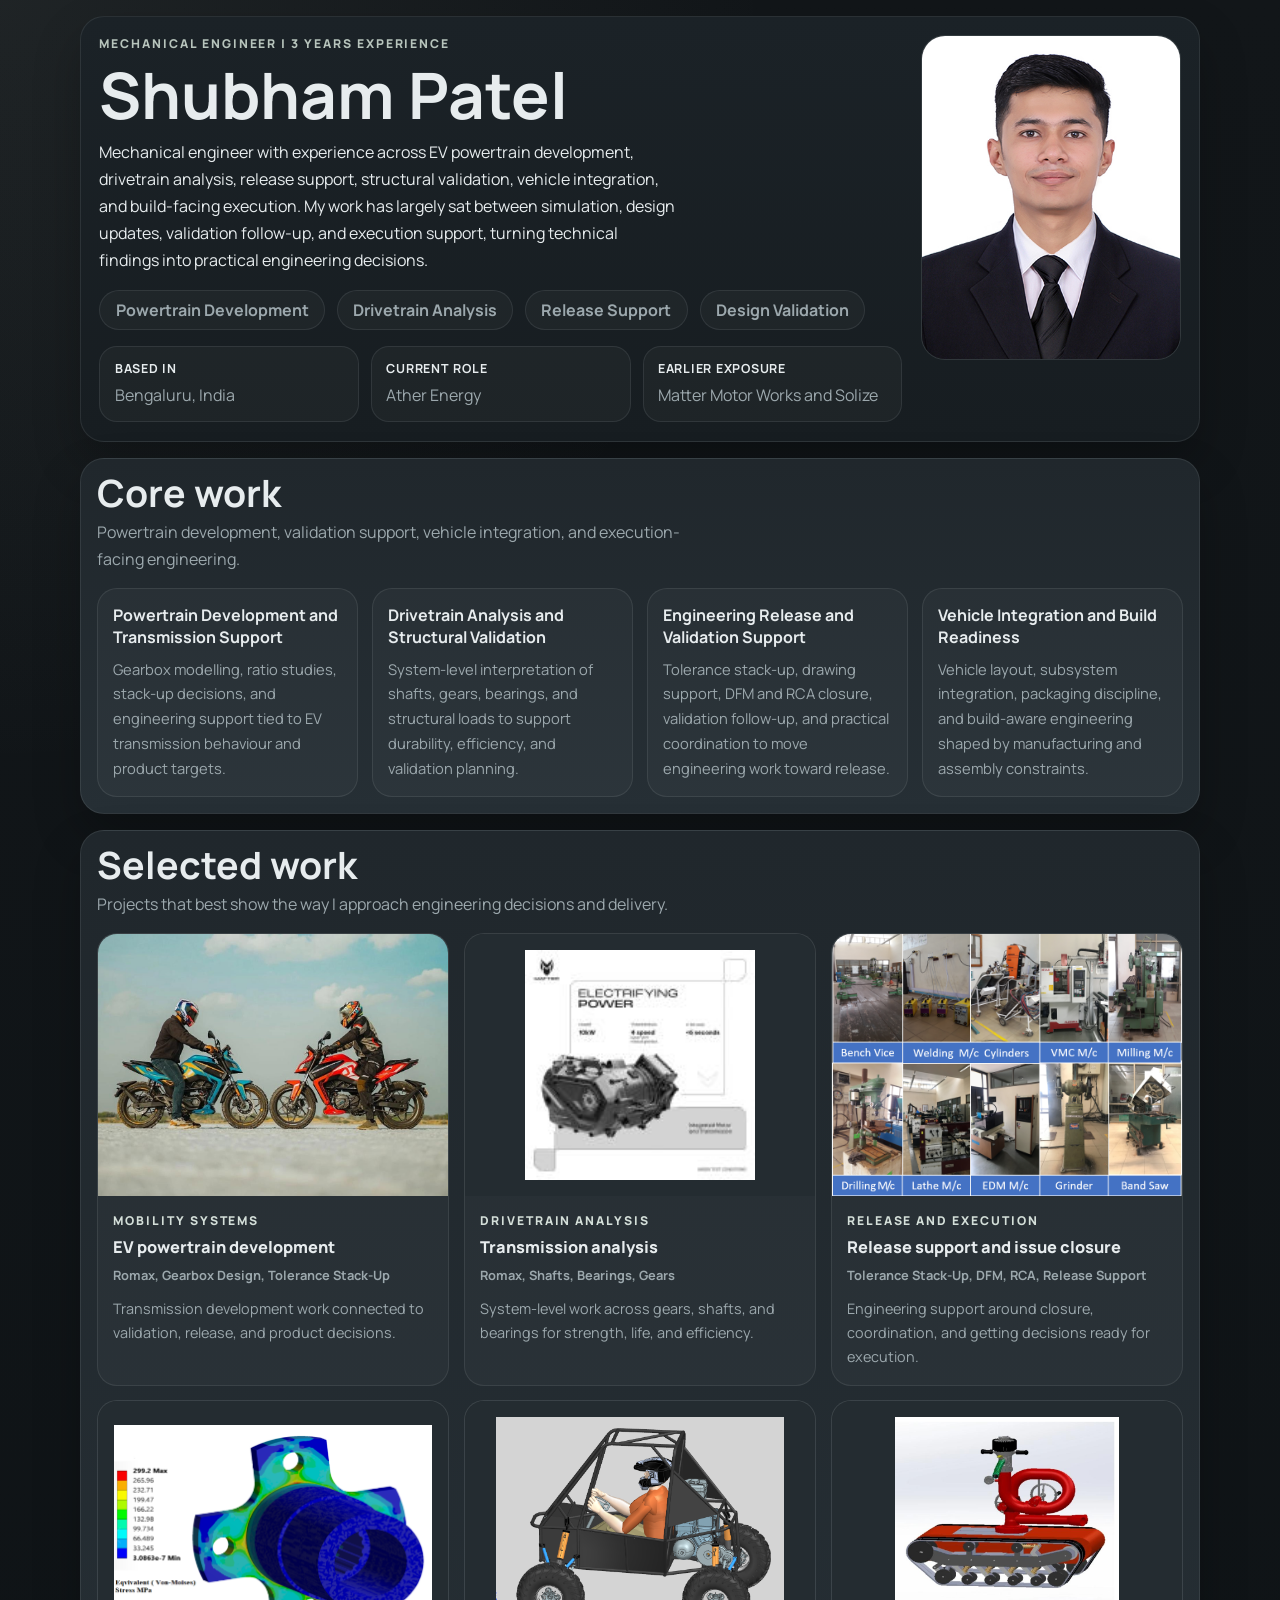
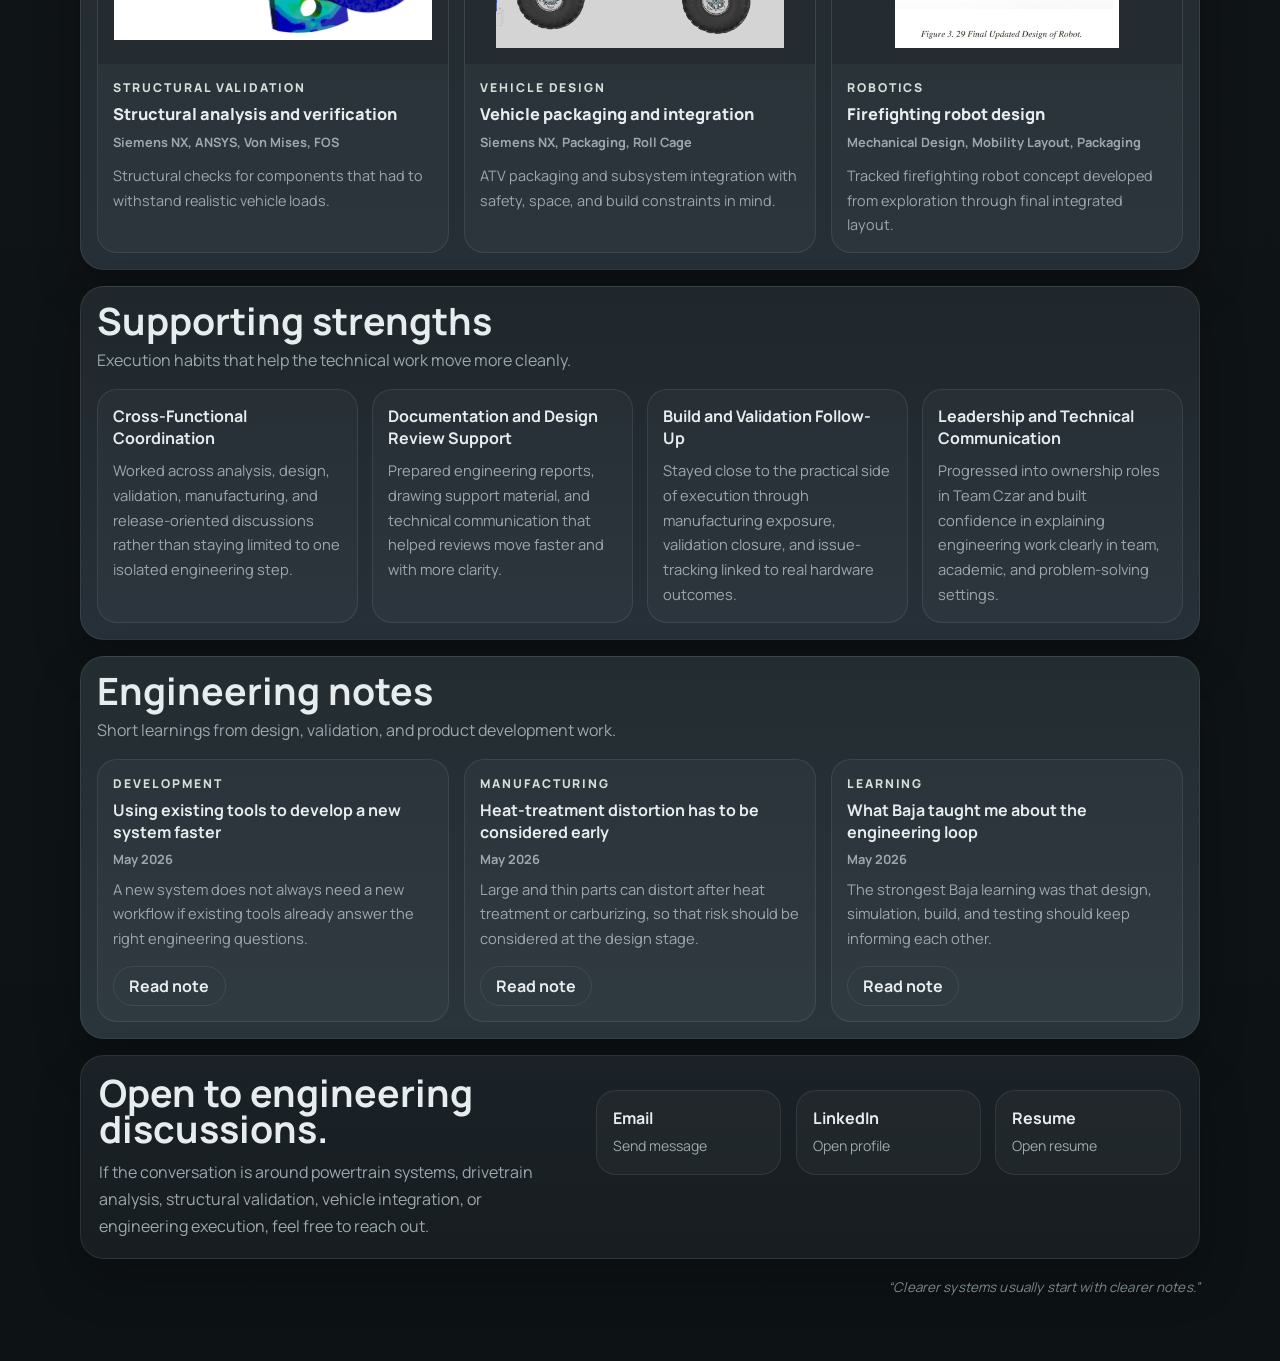
==== commit 77ea9ad8: "Fix stories content and admin editing" ====
--- a/index.html
+++ b/index.html
@@ -8,7 +8,7 @@
   <link rel="preconnect" href="https://fonts.googleapis.com">
   <link rel="preconnect" href="https://fonts.gstatic.com" crossorigin>
   <link href="https://fonts.googleapis.com/css2?family=Manrope:wght@400;500;700;800&display=swap" rel="stylesheet">
-  <link rel="stylesheet" href="styles.css?v=20260517a">
+  <link rel="stylesheet" href="styles.css?v=20260517b">
 </head>
 <body>
   <div class="page-shell">
@@ -69,7 +69,7 @@
       </section>
 
       <p class="quiet-admin">
-        <a class="quiet-admin-link" href="./admin/index.html" aria-label="Admin login">“Some notes are meant to be written after the work is done.”</a>
+        <a class="quiet-admin-link" href="./admin/index.html" aria-label="Admin login">“Clearer systems usually start with clearer notes.”</a>
       </p>
     </main>
   </div>
@@ -109,6 +109,8 @@
     </div>
   </div>
 
-  <script src="script.js?v=20260517a"></script>
+  <script src="script.js?v=20260517b"></script>
 </body>
 </html>
+
+
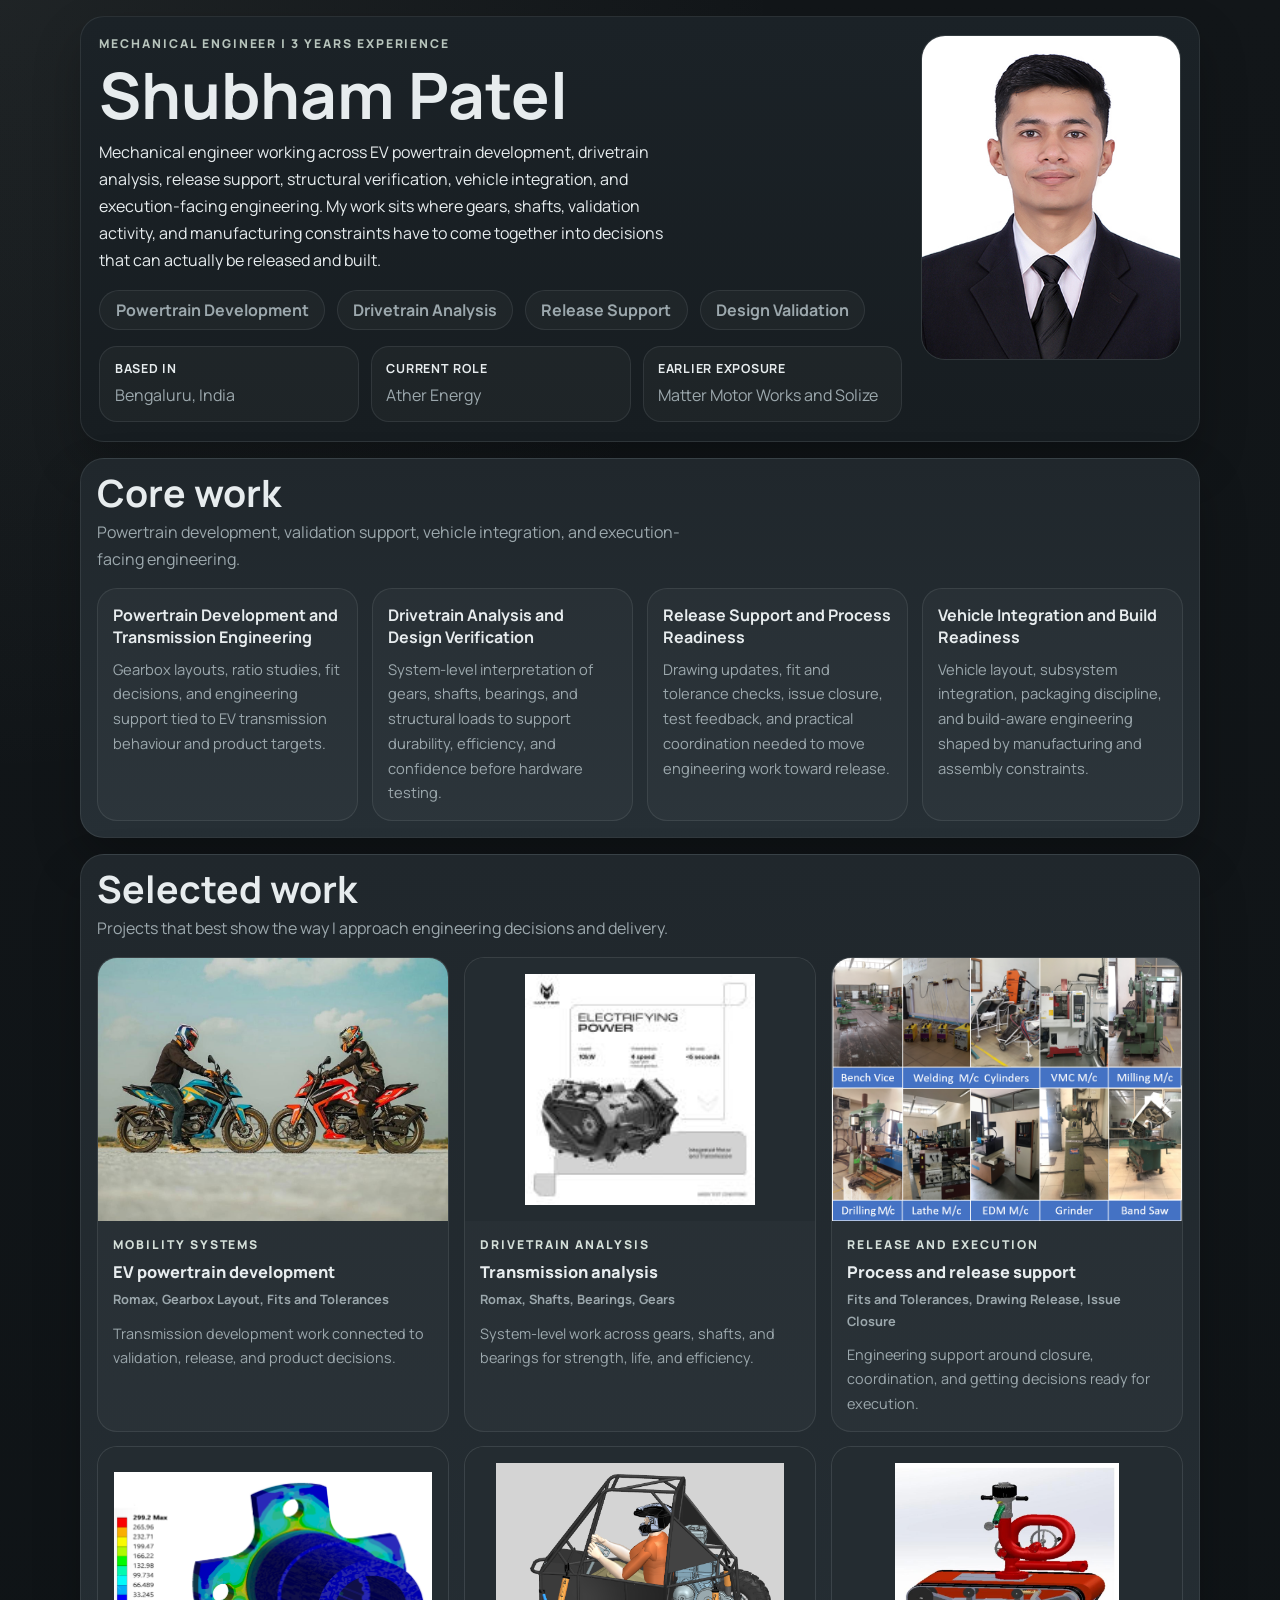
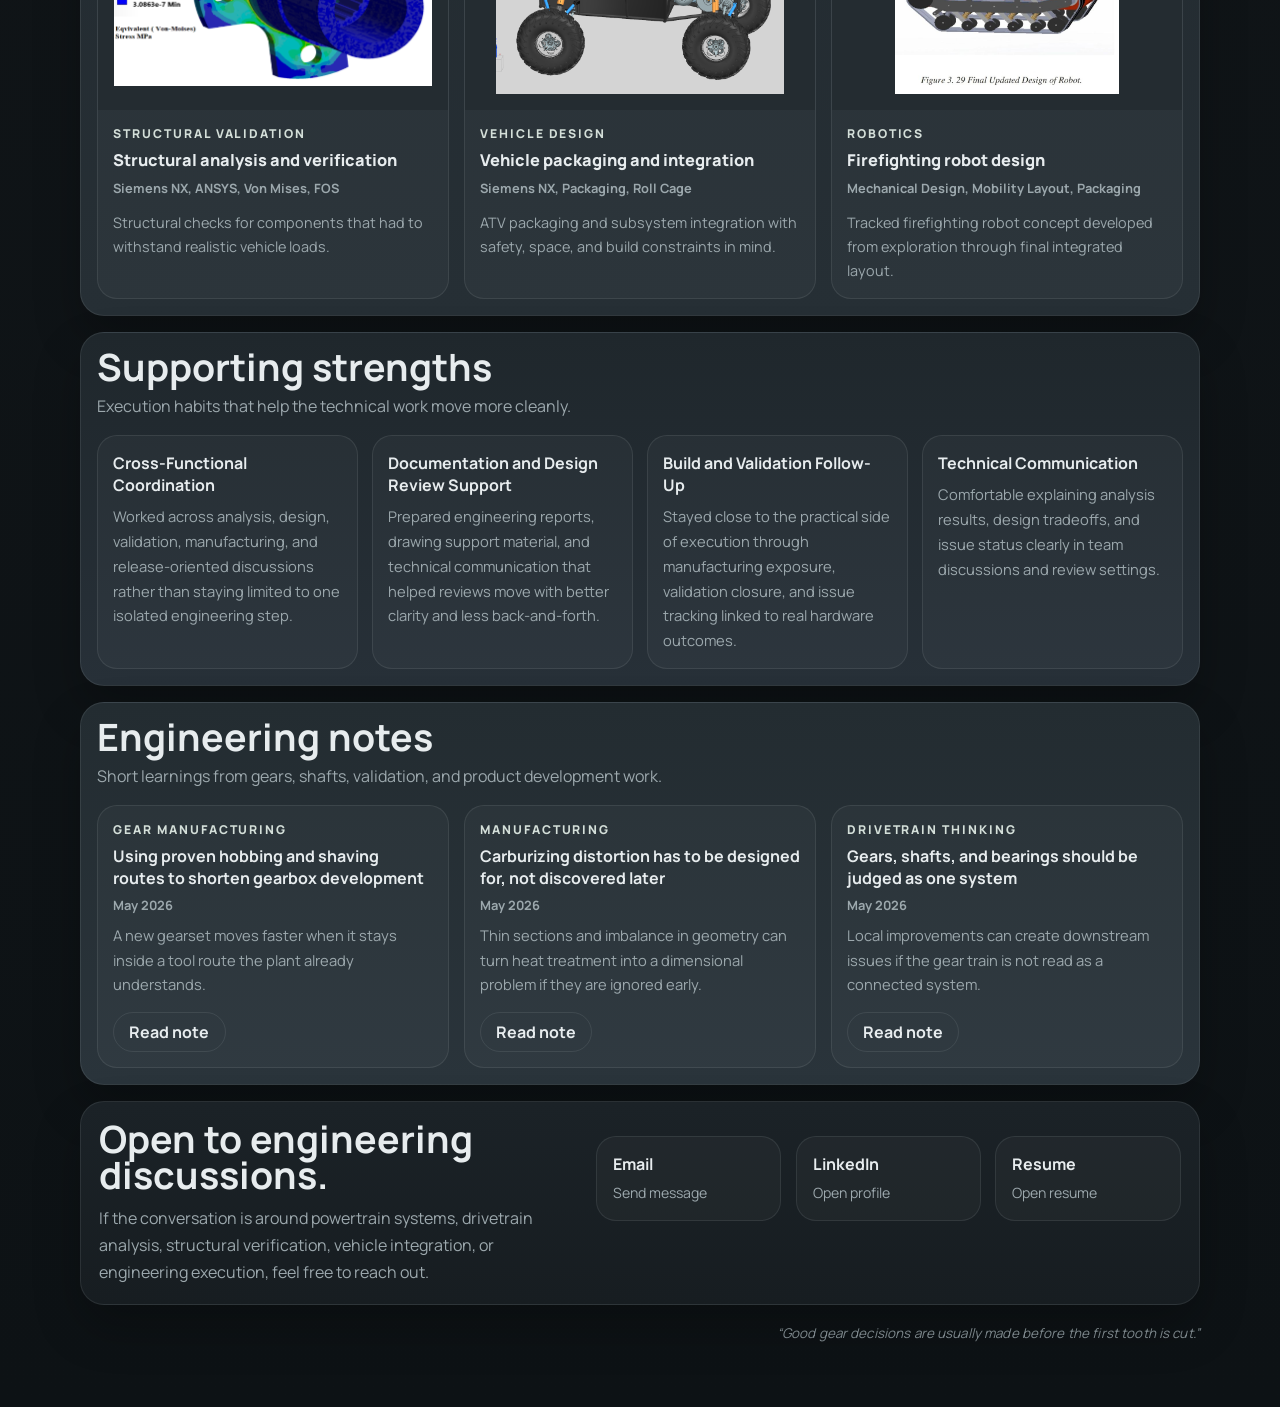
==== commit f13c5749: "Refine engineering notes and CMS story data" ====
--- a/index.html
+++ b/index.html
@@ -8,7 +8,7 @@
   <link rel="preconnect" href="https://fonts.googleapis.com">
   <link rel="preconnect" href="https://fonts.gstatic.com" crossorigin>
   <link href="https://fonts.googleapis.com/css2?family=Manrope:wght@400;500;700;800&display=swap" rel="stylesheet">
-  <link rel="stylesheet" href="styles.css?v=20260517b">
+  <link rel="stylesheet" href="styles.css?v=20260517d">
 </head>
 <body>
   <div class="page-shell">
@@ -55,7 +55,7 @@
       <section class="section-shell stories-shell" id="stories">
         <div class="section-heading compact-heading">
           <h2>Engineering notes</h2>
-          <p>Short learnings from design, validation, and product development work.</p>
+          <p>Short learnings from gears, shafts, validation, and product development work.</p>
         </div>
         <div class="story-grid" id="story-grid"></div>
       </section>
@@ -69,7 +69,7 @@
       </section>
 
       <p class="quiet-admin">
-        <a class="quiet-admin-link" href="./admin/index.html" aria-label="Admin login">“Clearer systems usually start with clearer notes.”</a>
+        <a class="quiet-admin-link" href="./admin/index.html" aria-label="Admin login">“Good gear decisions are usually made before the first tooth is cut.”</a>
       </p>
     </main>
   </div>
@@ -109,8 +109,6 @@
     </div>
   </div>
 
-  <script src="script.js?v=20260517b"></script>
+  <script src="script.js?v=20260517d"></script>
 </body>
 </html>
-
-
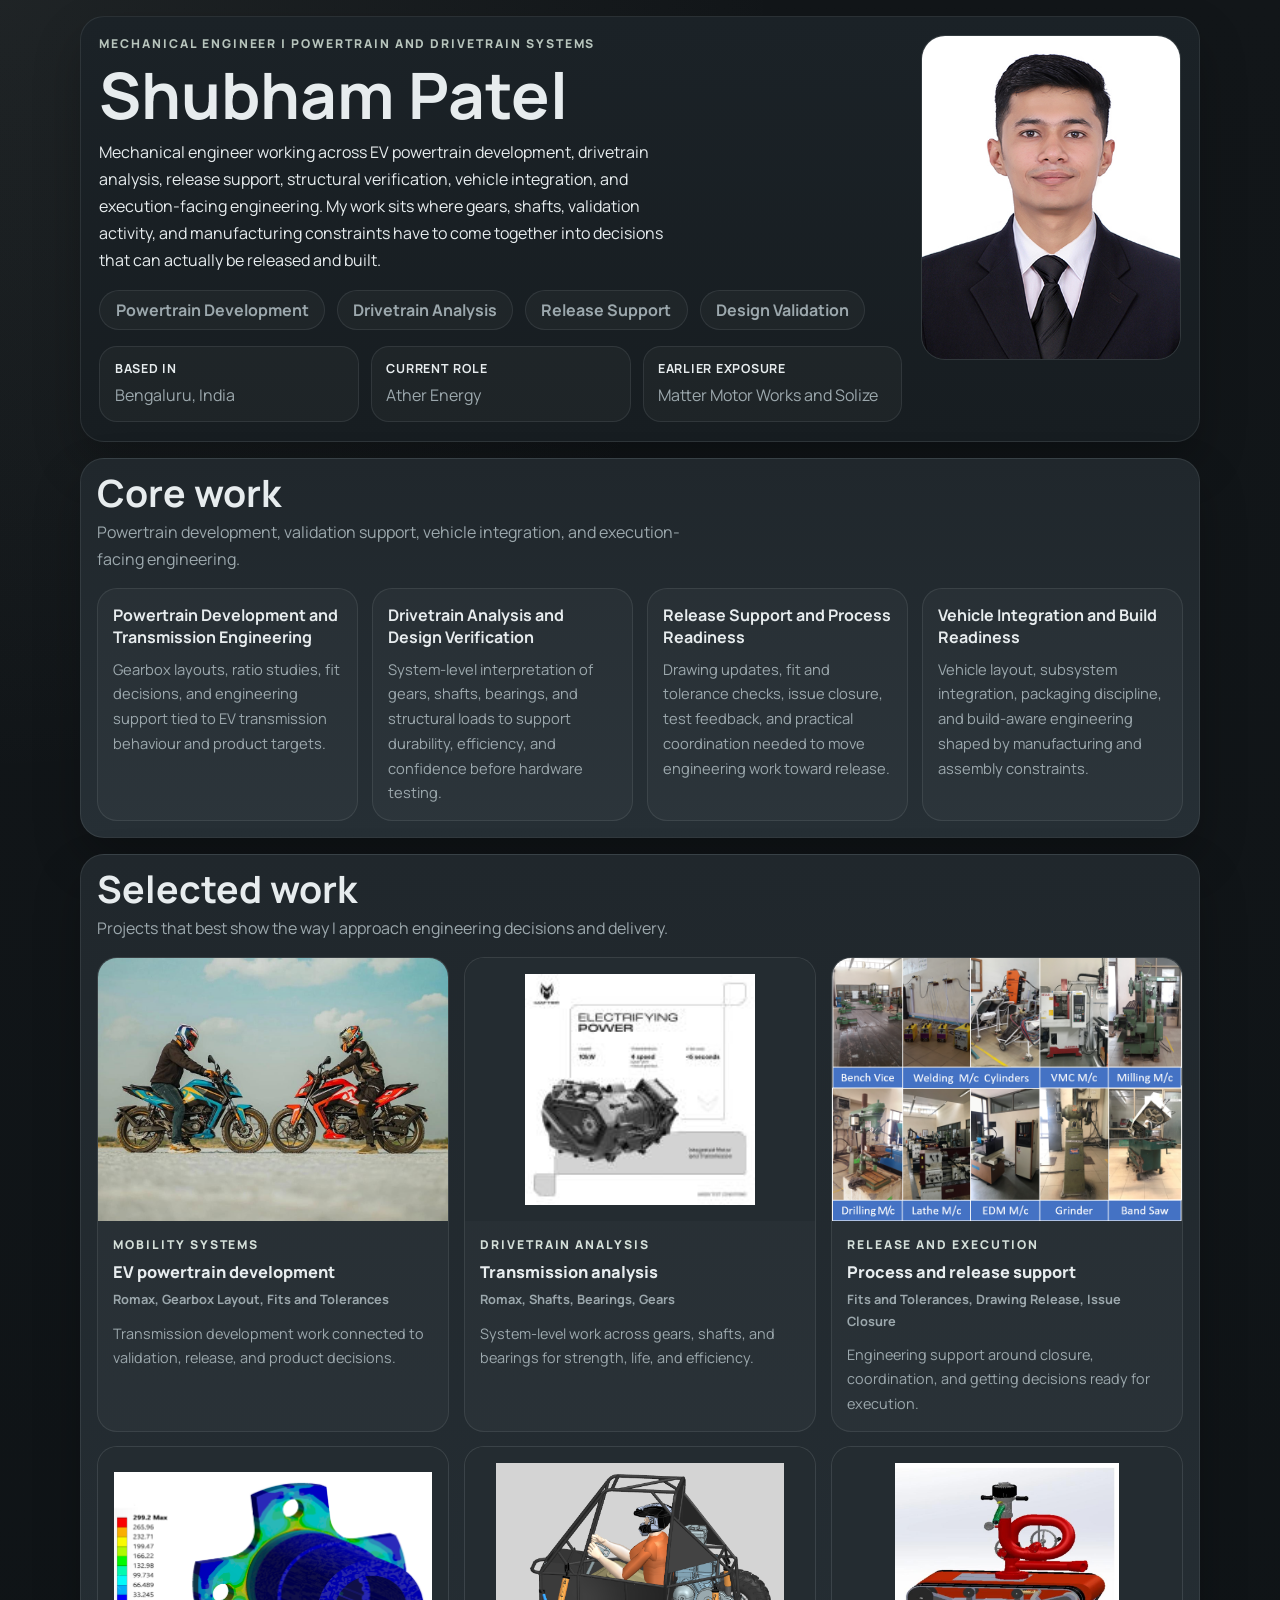
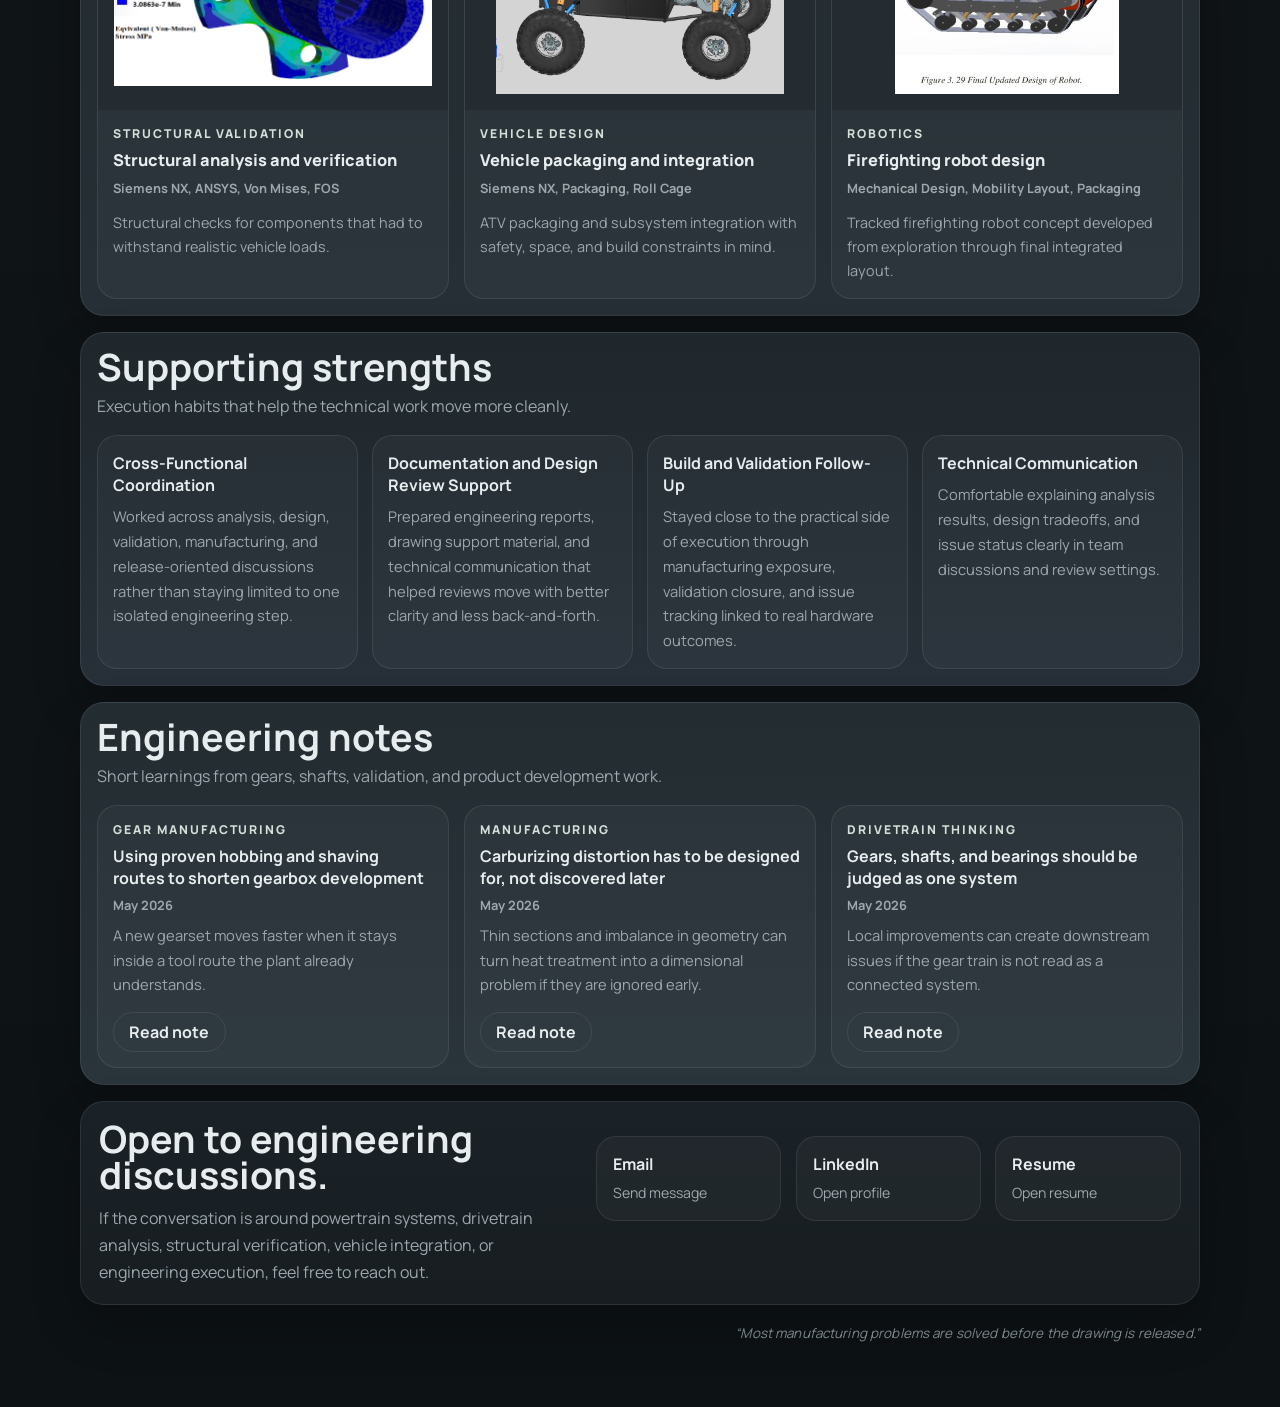
==== commit ee0ed2b2: "Adjust hero role and admin quote" ====
--- a/index.html
+++ b/index.html
@@ -69,7 +69,7 @@
       </section>
 
       <p class="quiet-admin">
-        <a class="quiet-admin-link" href="./admin/index.html" aria-label="Admin login">“Good gear decisions are usually made before the first tooth is cut.”</a>
+        <a class="quiet-admin-link" href="./admin/index.html" aria-label="Admin login">“Most manufacturing problems are solved before the drawing is released.”</a>
       </p>
     </main>
   </div>
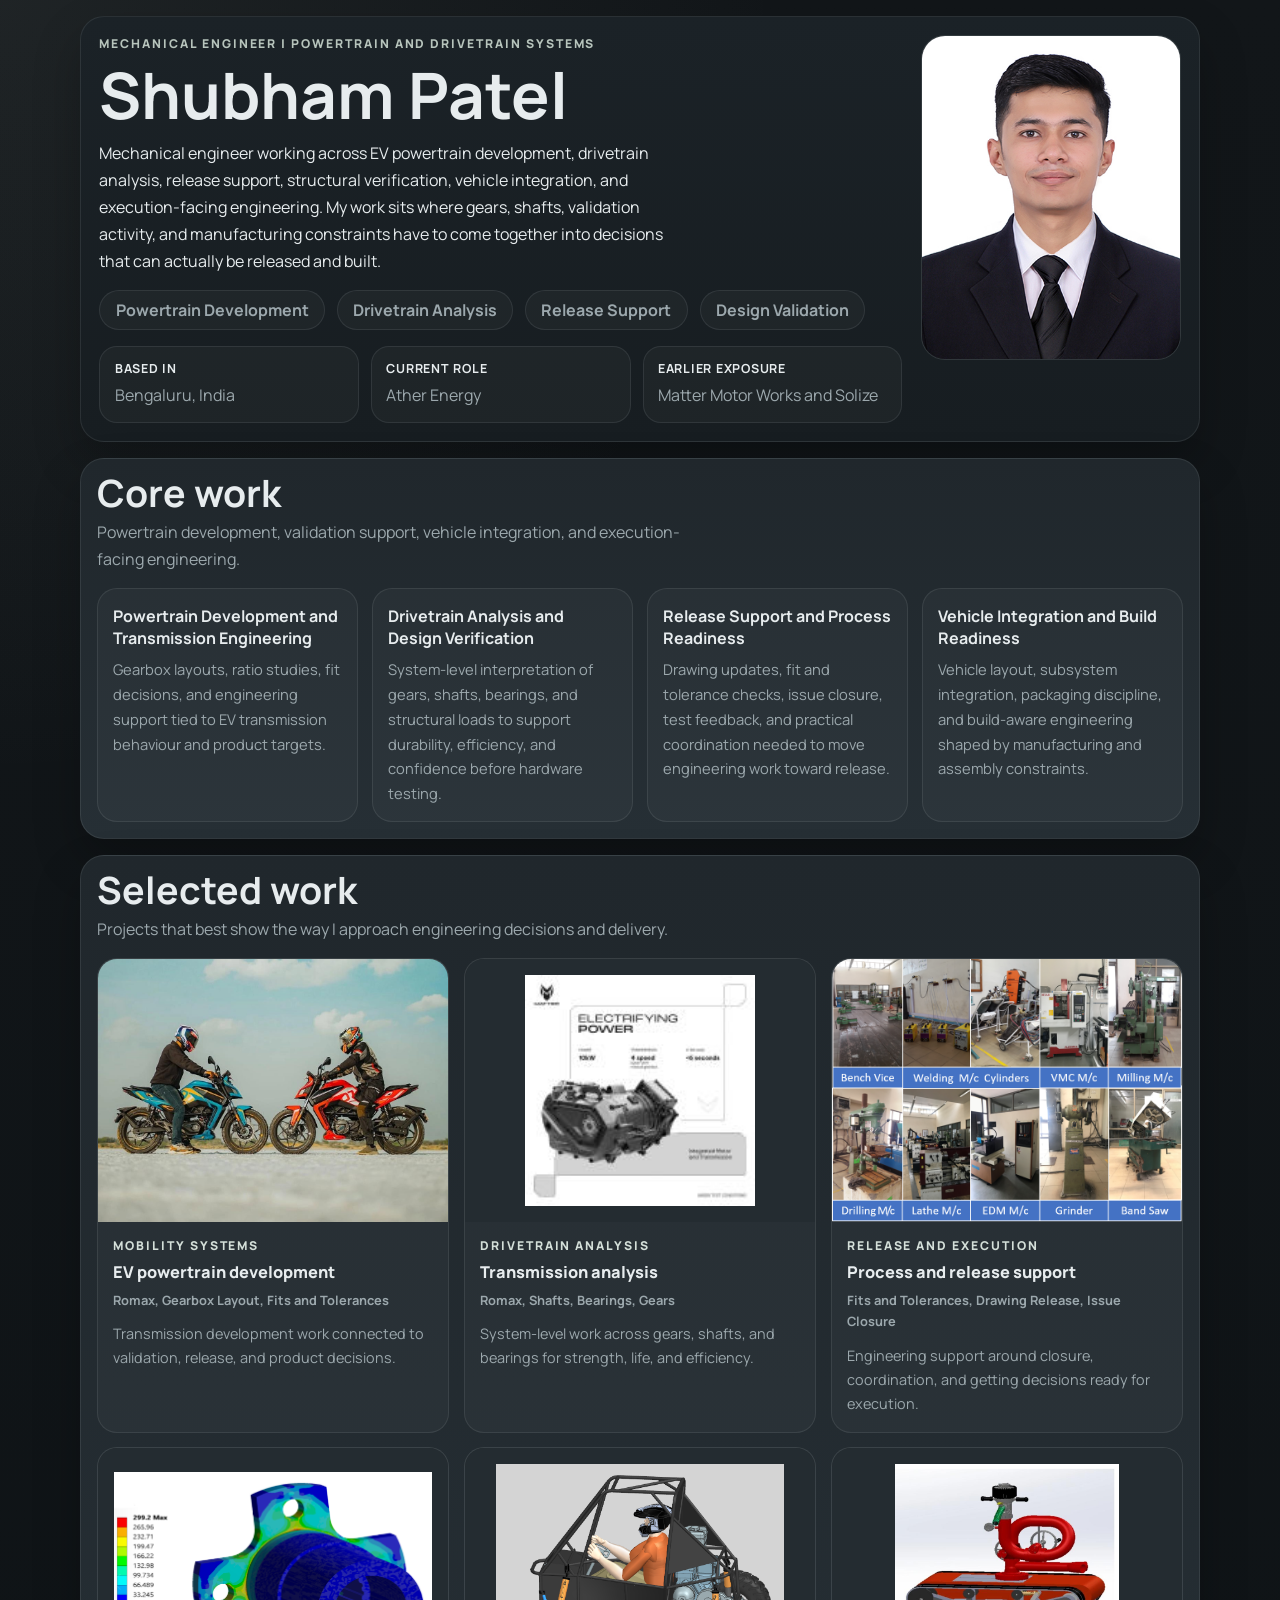
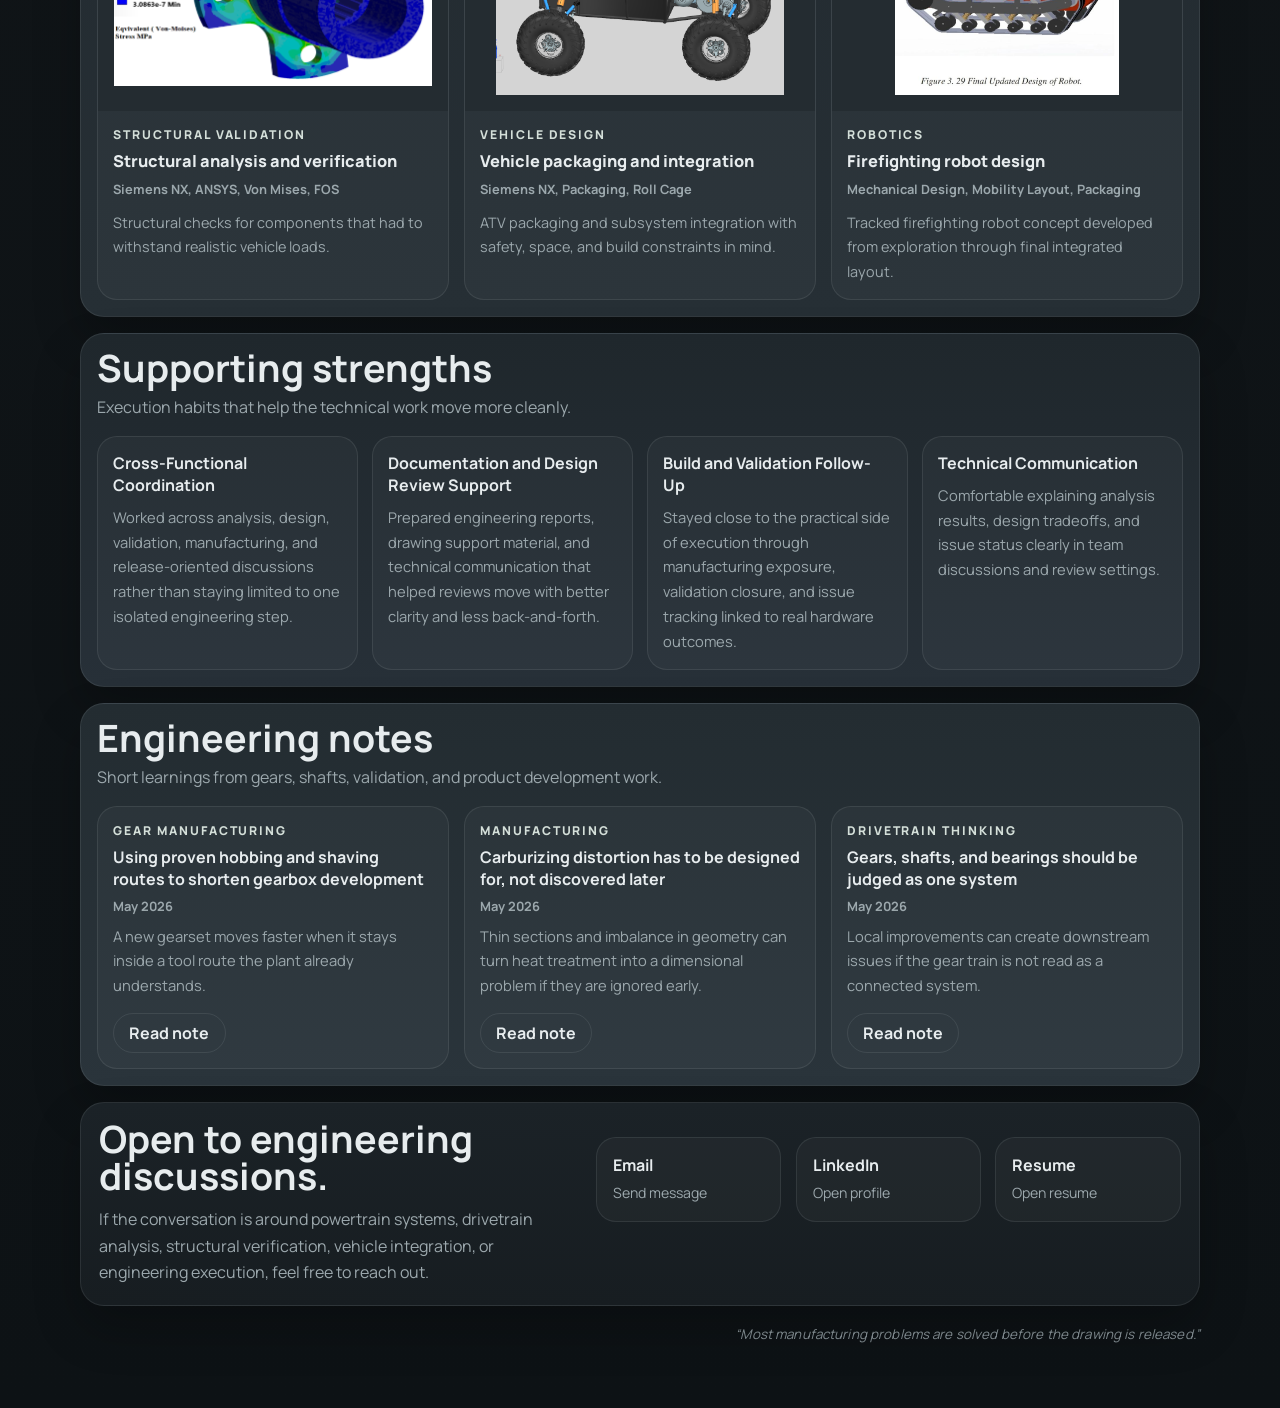
==== commit 04df150b: "Improve mobile portfolio layout" ====
--- a/index.html
+++ b/index.html
@@ -8,7 +8,7 @@
   <link rel="preconnect" href="https://fonts.googleapis.com">
   <link rel="preconnect" href="https://fonts.gstatic.com" crossorigin>
   <link href="https://fonts.googleapis.com/css2?family=Manrope:wght@400;500;700;800&display=swap" rel="stylesheet">
-  <link rel="stylesheet" href="styles.css?v=20260517d">
+  <link rel="stylesheet" href="styles.css?v=20260518a">
 </head>
 <body>
   <div class="page-shell">
@@ -109,6 +109,6 @@
     </div>
   </div>
 
-  <script src="script.js?v=20260517d"></script>
+  <script src="script.js?v=20260518a"></script>
 </body>
 </html>
--- a/styles.css
+++ b/styles.css
@@ -91,6 +91,10 @@
   letter-spacing: 0.16em;
   text-transform: uppercase;
   color: var(--accent);
+}
+
+.eyebrow {
+  line-height: 1.45;
 }
 
 .hero-copy h1,
@@ -542,12 +546,11 @@
   }
 
   .hero-side {
-    grid-template-columns: 120px minmax(0, 1fr);
-    gap: 0.9rem;
+    display: block;
   }
 
   .hero-photo {
-    max-width: 120px;
+    max-width: 132px;
     border-radius: 18px;
   }
 
@@ -578,13 +581,27 @@
     font-size: 2.55rem;
   }
 
+  .eyebrow {
+    font-size: 0.68rem;
+    letter-spacing: 0.11em;
+  }
+
+  .hero-summary {
+    margin-top: 0.8rem;
+    font-size: 0.96rem;
+    line-height: 1.62;
+  }
+
   .hero-tags {
-    gap: 0.6rem;
+    gap: 0.55rem;
+    margin-top: 0.85rem;
   }
 
   .hero-tag {
     width: 100%;
     justify-content: flex-start;
+    min-height: 38px;
+    padding: 0.65rem 0.95rem;
   }
 
   .contact-copy h2,
@@ -594,21 +611,73 @@
     font-size: 2rem;
   }
 
+  .fact-card,
+  .strength-card,
+  .support-card,
+  .story-card,
+  .project-body,
+  .contact-link {
+    padding: 0.85rem;
+  }
+
+  .modal-panel {
+    width: calc(100% - 1rem);
+    margin: 2vh auto;
+    max-height: 96vh;
+    border-radius: 20px;
+  }
+
+  .modal-image-wrap {
+    min-height: 220px;
+  }
+
   .quiet-admin {
     text-align: left;
   }
 }
 
 @media (max-width: 480px) {
-  .hero-side {
-    grid-template-columns: 1fr;
+  .page-shell {
+    padding: 0.6rem 0.6rem 1.4rem;
   }
 
   .hero-photo {
-    max-width: 150px;
+    max-width: 120px;
   }
 
   .hero-copy h1 {
-    font-size: 2.15rem;
-  }
-}
+    font-size: 2rem;
+    line-height: 0.98;
+  }
+
+  .eyebrow {
+    max-width: 28ch;
+  }
+
+  .section-shell,
+  .contact-shell {
+    margin-top: 0.8rem;
+  }
+
+  .section-heading h2,
+  .contact-copy h2,
+  .modal-copy h3,
+  .story-modal-copy h3 {
+    font-size: 1.75rem;
+  }
+
+  .project-tools,
+  .story-meta {
+    font-size: 0.76rem;
+  }
+
+  .story-action,
+  .modal-link {
+    width: 100%;
+  }
+
+  .modal-close {
+    min-height: 36px;
+    padding: 0 0.8rem;
+  }
+}
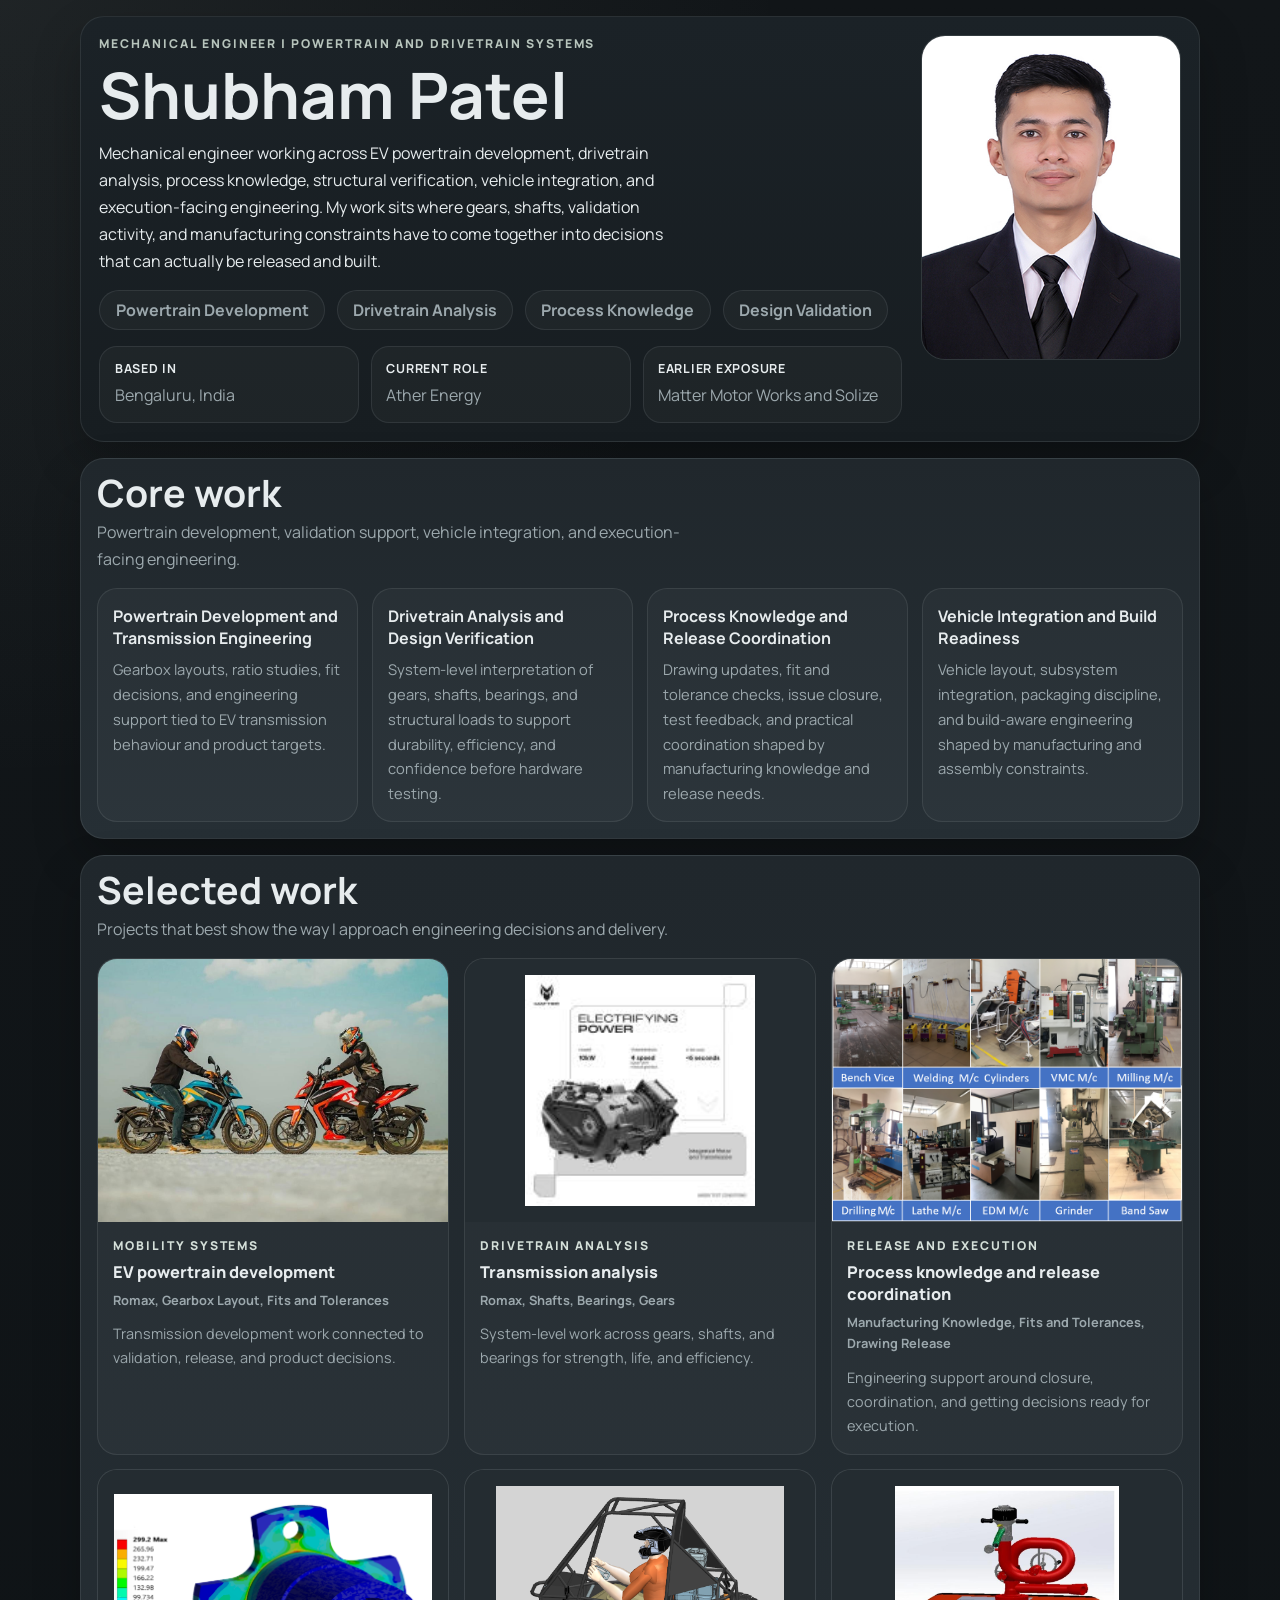
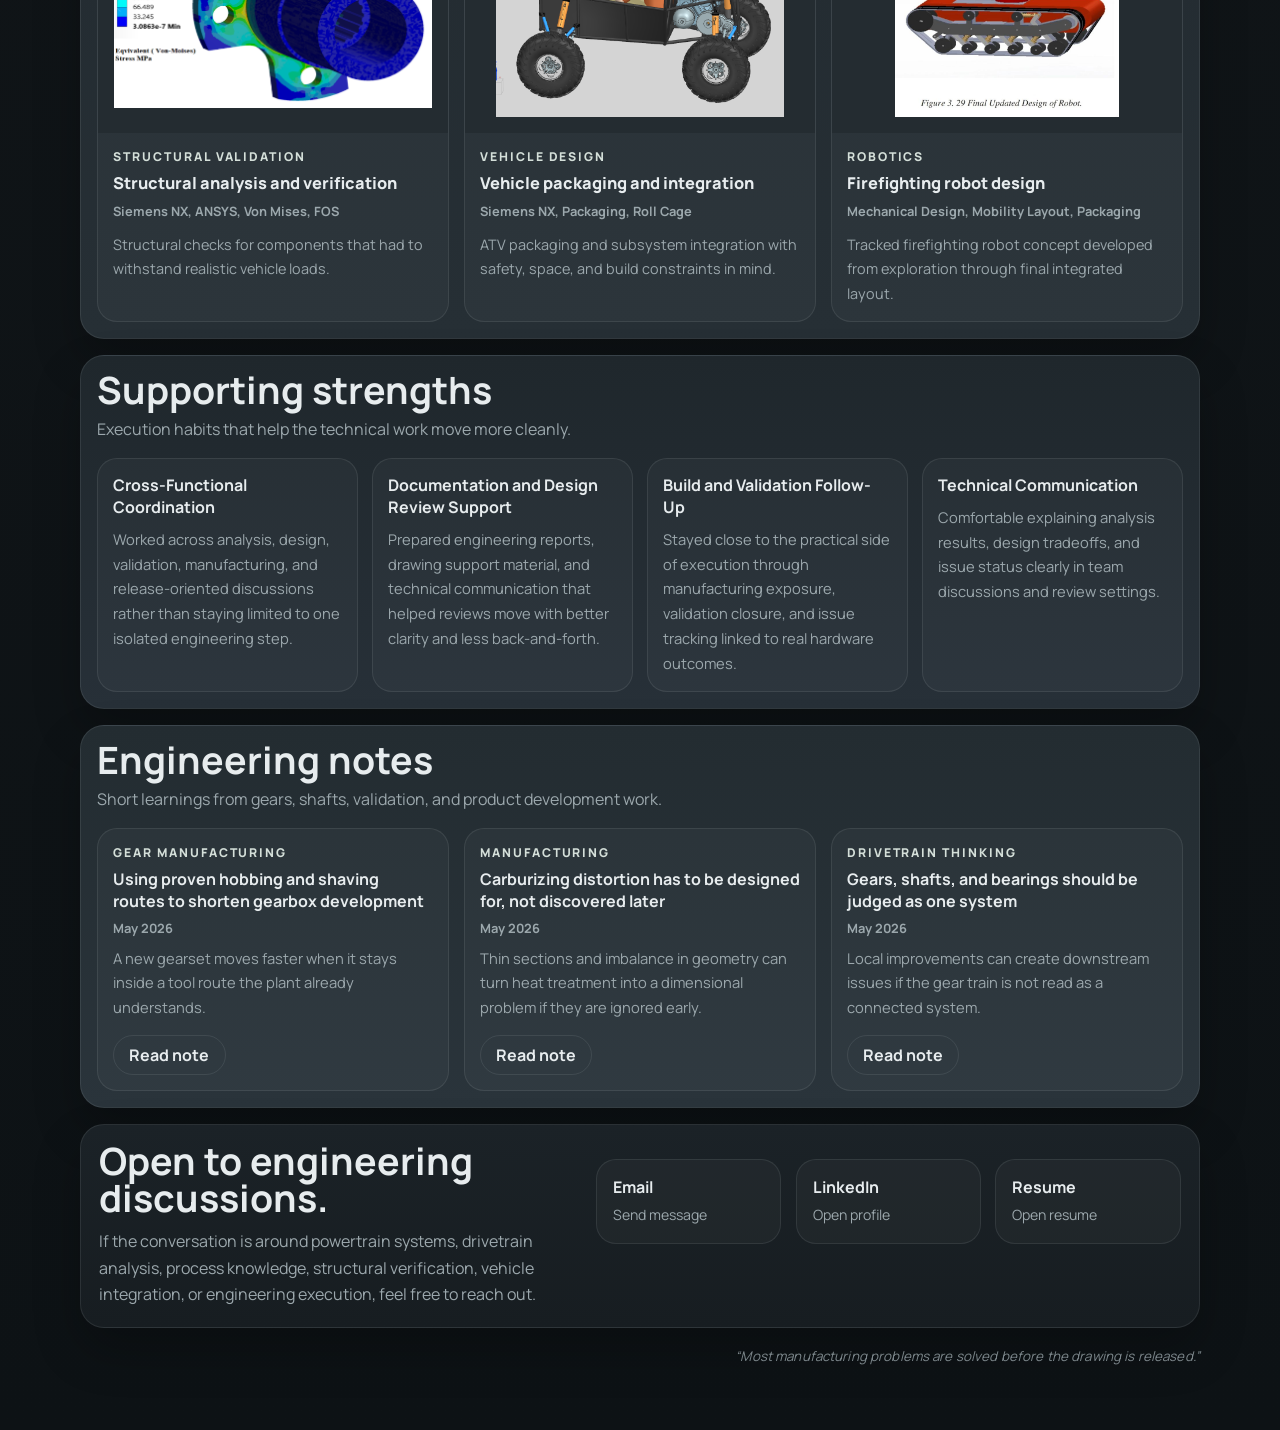
==== commit 4288f6f7: "Refine process knowledge wording" ====
--- a/index.html
+++ b/index.html
@@ -4,11 +4,11 @@
   <meta charset="UTF-8">
   <meta name="viewport" content="width=device-width, initial-scale=1.0">
   <title>Shubham Patel | Engineering Portfolio</title>
-  <meta name="description" content="Mechanical engineering portfolio of Shubham Patel focused on EV powertrain development, drivetrain analysis, engineering release support, design validation, vehicle integration, and build support.">
+  <meta name="description" content="Mechanical engineering portfolio of Shubham Patel focused on EV powertrain development, drivetrain analysis, process knowledge, structural verification, vehicle integration, and build support.">
   <link rel="preconnect" href="https://fonts.googleapis.com">
   <link rel="preconnect" href="https://fonts.gstatic.com" crossorigin>
   <link href="https://fonts.googleapis.com/css2?family=Manrope:wght@400;500;700;800&display=swap" rel="stylesheet">
-  <link rel="stylesheet" href="styles.css?v=20260518a">
+  <link rel="stylesheet" href="styles.css?v=20260518b">
 </head>
 <body>
   <div class="page-shell">
@@ -109,6 +109,6 @@
     </div>
   </div>
 
-  <script src="script.js?v=20260518a"></script>
+  <script src="script.js?v=20260518b"></script>
 </body>
 </html>
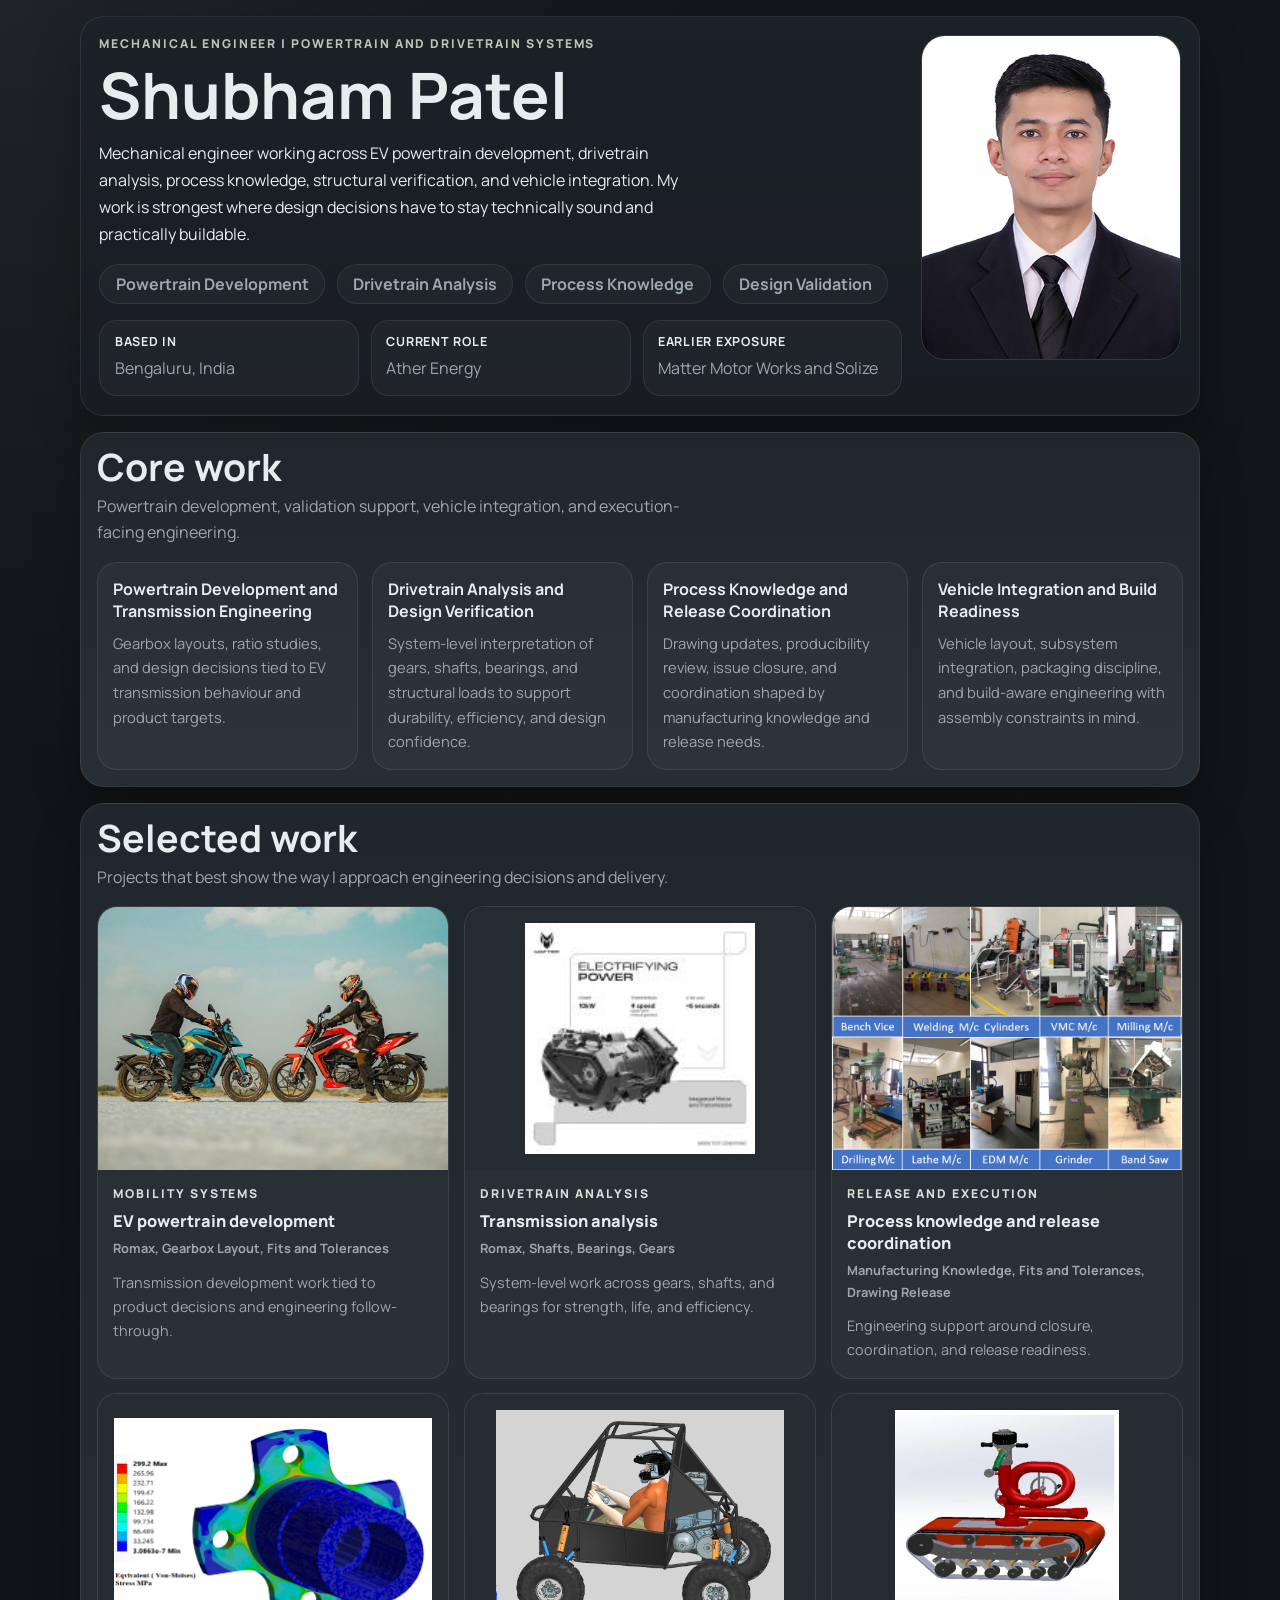
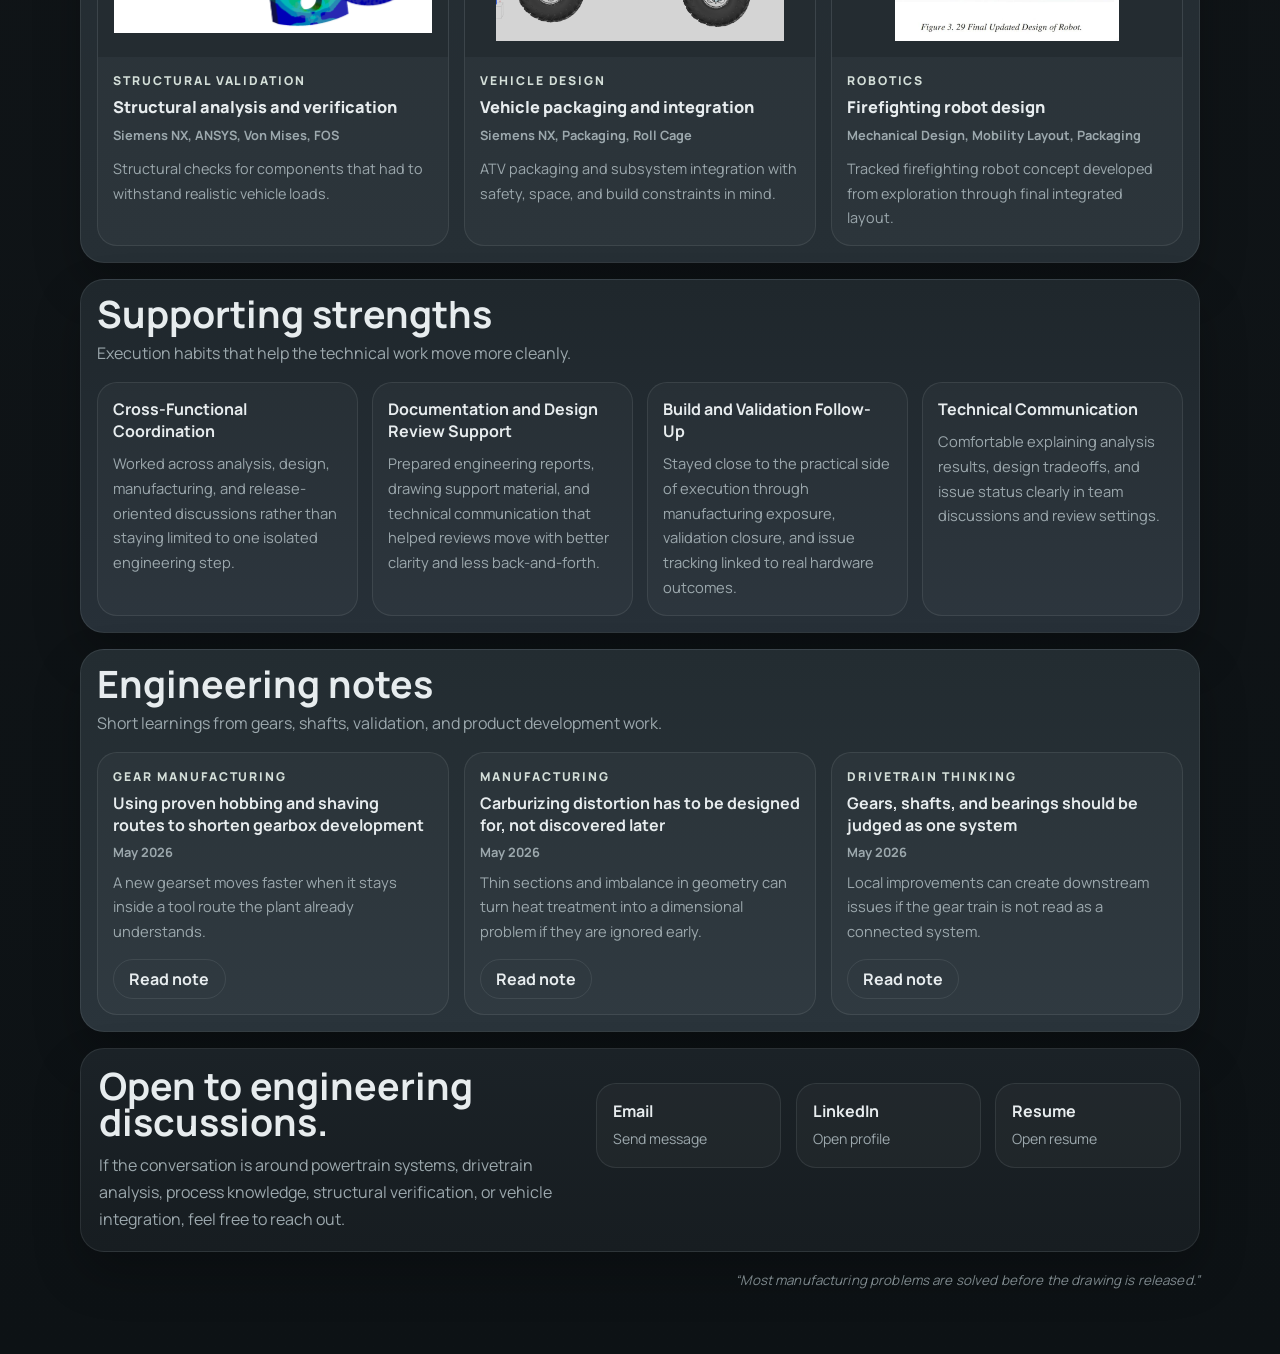
==== commit cf524ebf: "Reduce repeated portfolio copy" ====
--- a/index.html
+++ b/index.html
@@ -8,7 +8,7 @@
   <link rel="preconnect" href="https://fonts.googleapis.com">
   <link rel="preconnect" href="https://fonts.gstatic.com" crossorigin>
   <link href="https://fonts.googleapis.com/css2?family=Manrope:wght@400;500;700;800&display=swap" rel="stylesheet">
-  <link rel="stylesheet" href="styles.css?v=20260518b">
+  <link rel="stylesheet" href="styles.css?v=20260518c">
 </head>
 <body>
   <div class="page-shell">
@@ -109,6 +109,6 @@
     </div>
   </div>
 
-  <script src="script.js?v=20260518b"></script>
+  <script src="script.js?v=20260518c"></script>
 </body>
 </html>
